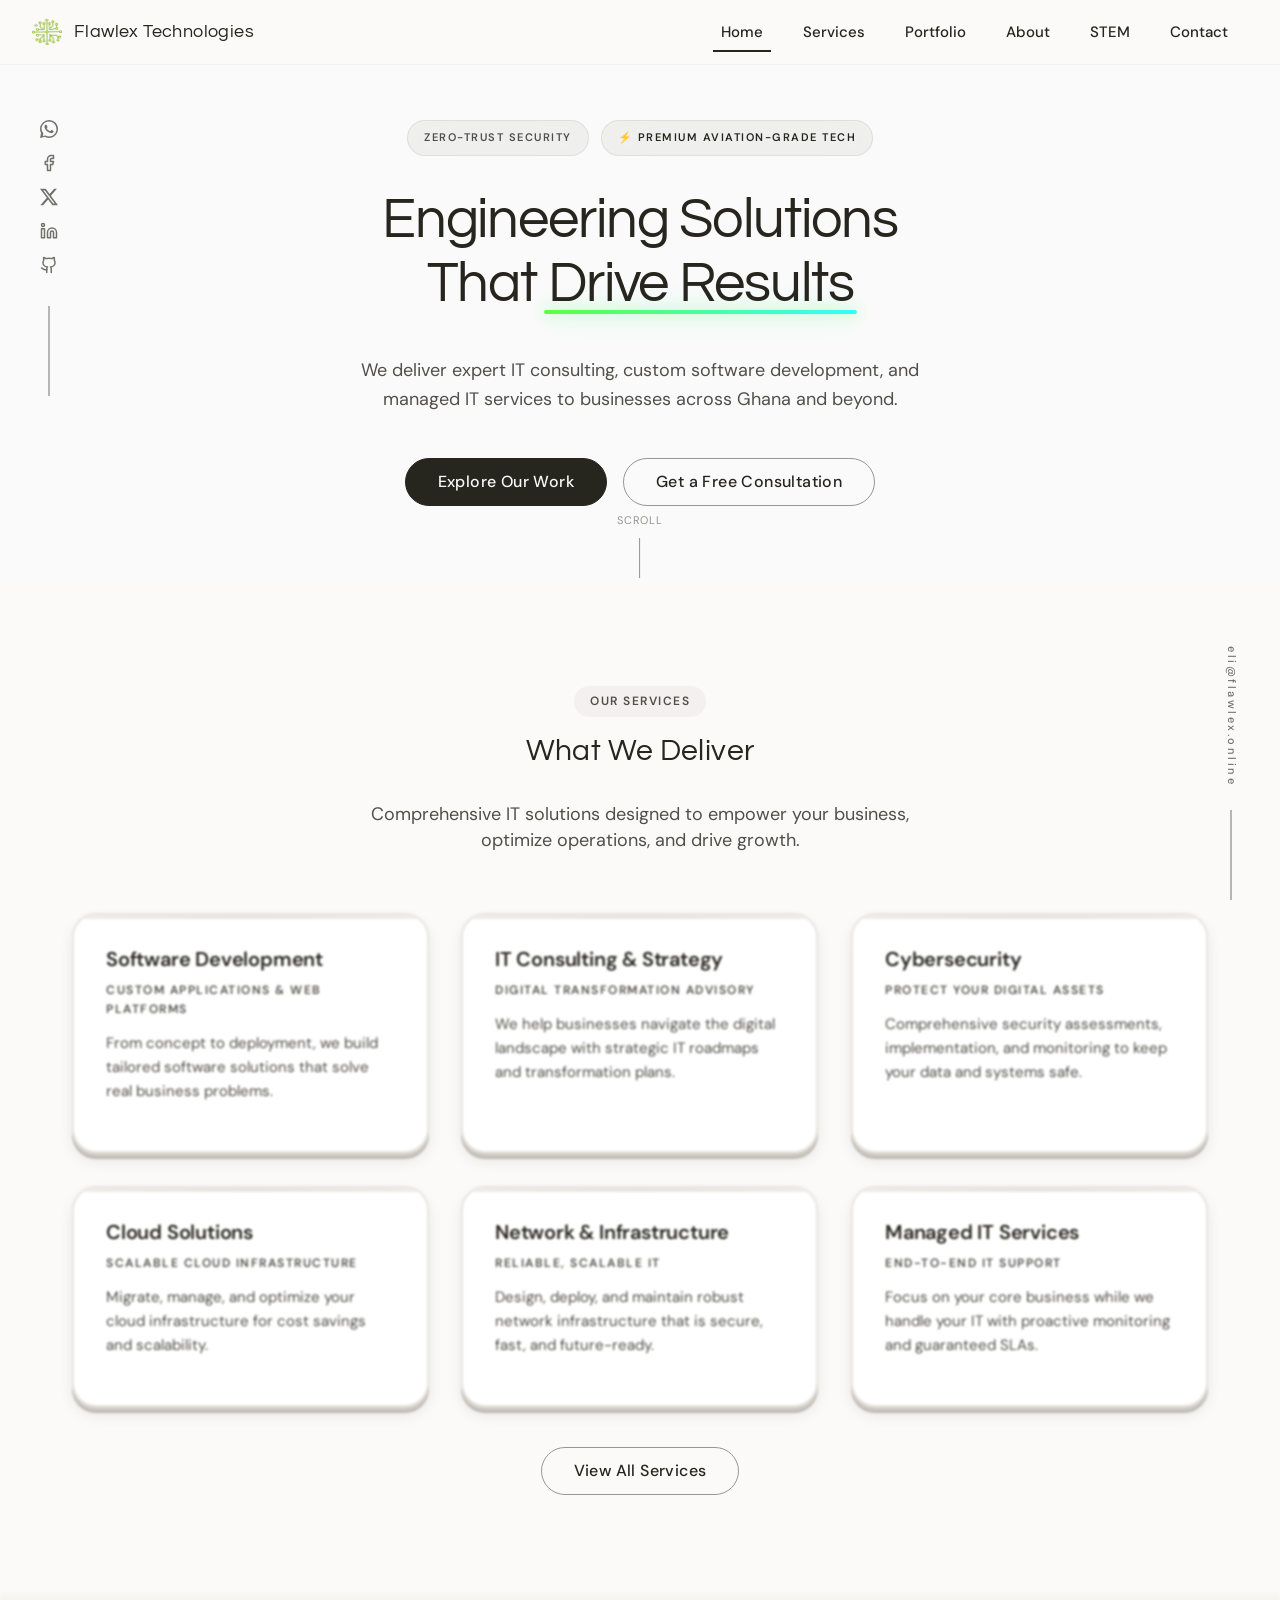
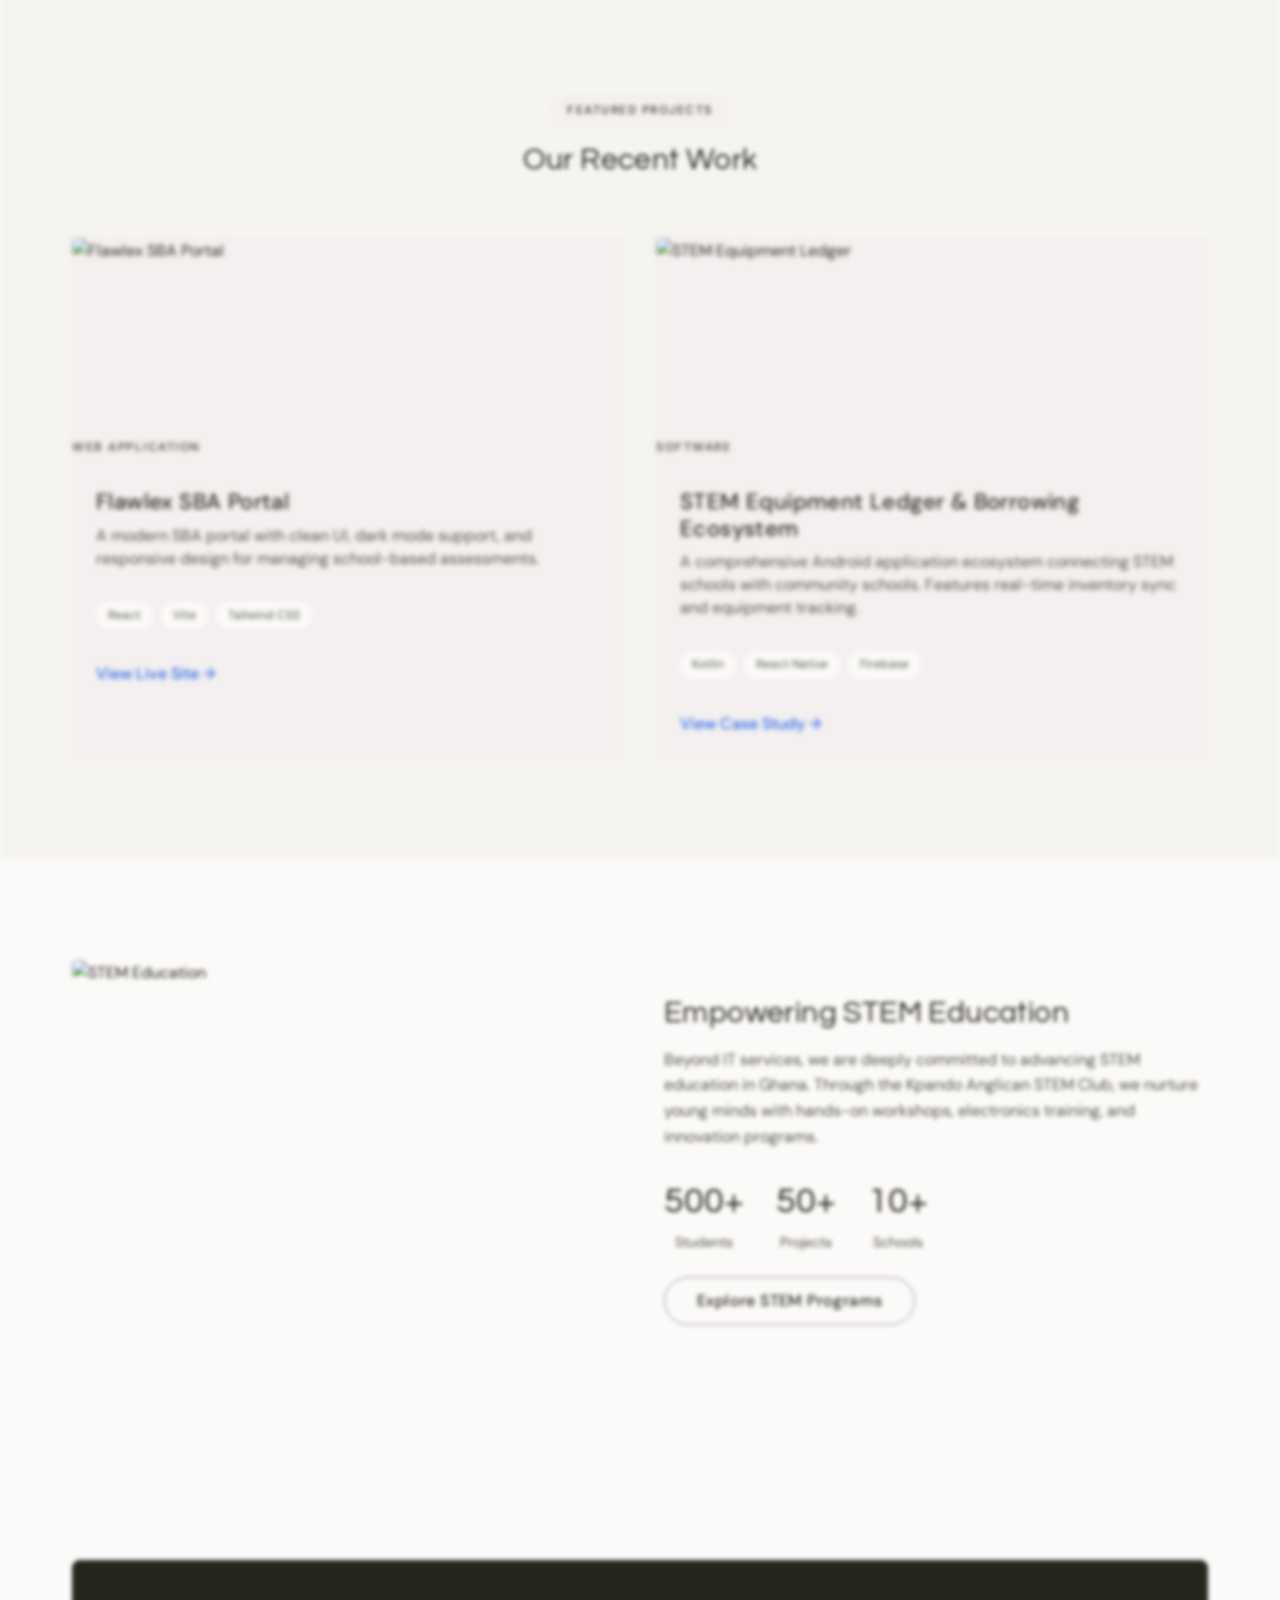
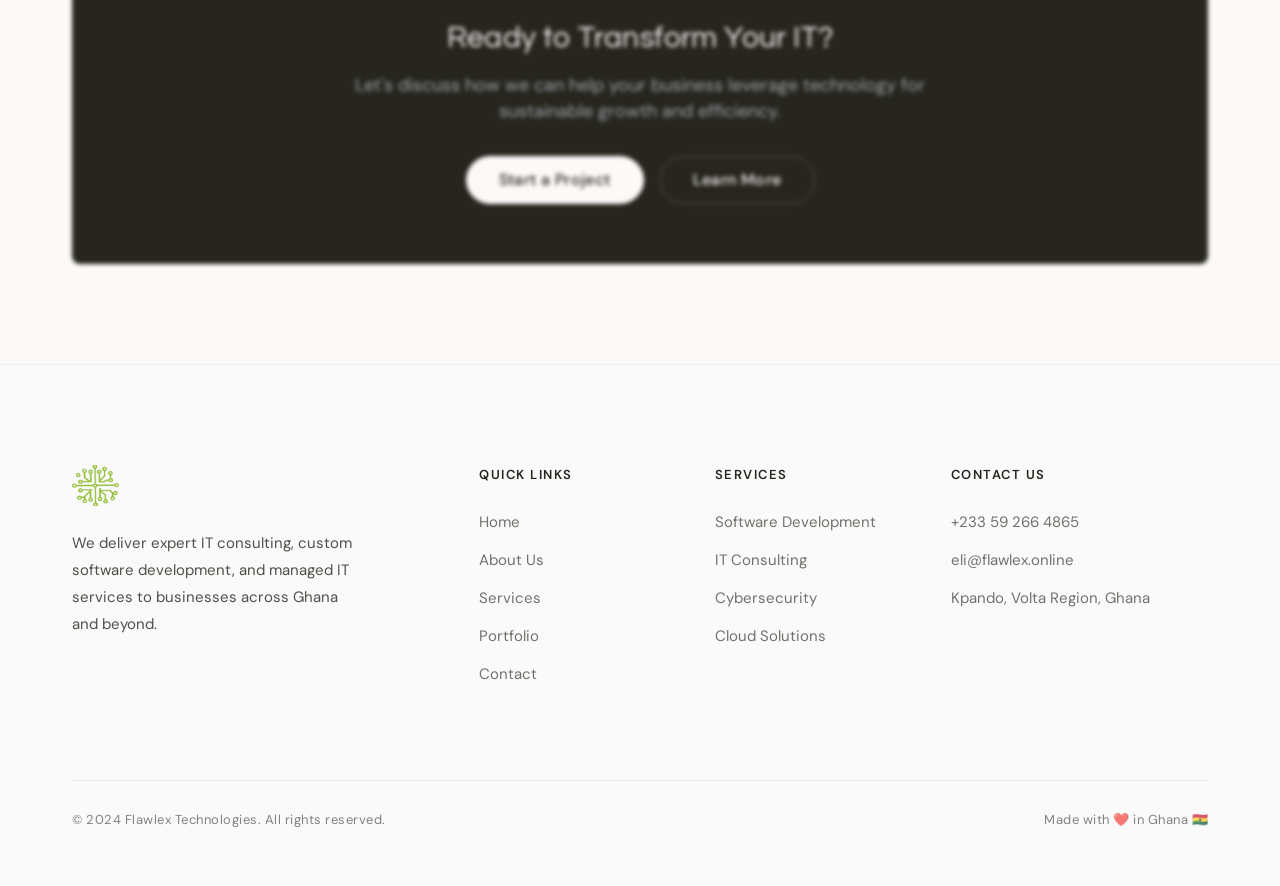
==== index.html @ 3b51cc85 "Align neon highlight precisely and add wiggle animation to inactive social links" ====
<!DOCTYPE html>
<html lang="en">
<head>
    <meta charset="UTF-8">
    <meta name="viewport" content="width=device-width, initial-scale=1.0">
    <title>Flawlex Technologies | IT Solutions & STEM Innovation</title>
    <meta name="description" content="Expert IT consulting, custom software development, and managed services for businesses across Ghana and beyond. Passionate about STEM education.">
    <link rel="icon" type="image/png" href="assets/images/icon.png">
    <link rel="preconnect" href="https://fonts.googleapis.com">
    <link rel="preconnect" href="https://fonts.gstatic.com" crossorigin>
    <link href="https://fonts.googleapis.com/css2?family=DM+Sans:wght@400;500;700&family=Questrial&display=swap" rel="stylesheet">
    <link rel="stylesheet" href="css/style.css">
    <script src="https://unpkg.com/lucide@latest"></script>
</head>
<body>

    <!-- Fixed Side Elements -->
    <div class="side-element side-left">
        <div class="side-nav-icons">
            <a href="https://wa.me/233504237866?text=Hello%20Flawlex%20Technologies,%20I%20am%20interested%20in%20your%20services." target="_blank" aria-label="WhatsApp"><svg xmlns="http://www.w3.org/2000/svg" width="24" height="24" viewBox="0 0 24 24" fill="currentColor" stroke="none" class="lucide-whatsapp"><path d="M17.498 14.382c-.301-.15-1.767-.867-2.04-.966-.273-.101-.473-.15-.673.15-.197.295-.771.964-.944 1.162-.175.195-.349.21-.646.061-.301-.15-1.265-.462-2.406-1.485-.888-.795-1.484-1.77-1.66-2.07-.174-.3-.019-.465.13-.615.136-.135.301-.345.451-.523.146-.181.194-.301.297-.496.098-.203.048-.379-.029-.524-.073-.15-.673-1.62-.922-2.206-.24-.584-.487-.51-.672-.51-.172-.015-.371-.015-.571-.015-.2 0-.523.074-.797.359-.273.3-1.045 1.02-1.045 2.475s1.07 2.865 1.219 3.075c.149.195 2.105 3.195 5.1 4.485.714.3 1.27.48 1.704.629.714.227 1.365.195 1.88.121.574-.091 1.767-.721 2.016-1.426.255-.705.255-1.29.18-1.425-.074-.135-.273-.21-.57-.345z"/><path d="M20.52 3.449A11.91 11.91 0 0012 0 11.96 11.96 0 000 12c0 1.93.504 3.82 1.464 5.48L0 24l6.702-1.748A11.93 11.93 0 0012 24c6.617 0 12-5.383 12-12 0-3.194-1.243-6.2-3.48-8.551zM12 21.986c-1.637 0-3.237-.435-4.636-1.26l-.33-.195-3.447.9.923-3.345-.213-.345A9.924 9.924 0 012.015 12C2.015 6.495 6.495 2.015 12 2.015c2.673 0 5.18 1.041 7.069 2.93A9.928 9.928 0 0122.001 12c0 5.505-4.48 9.986-9.986 9.986z"/></svg></a>
            <a href="javascript:void(0)" class="social-interactive" target="_blank" aria-label="Facebook"><svg xmlns="http://www.w3.org/2000/svg" width="24" height="24" viewBox="0 0 24 24" fill="none" stroke="currentColor" stroke-width="2" stroke-linecap="round" stroke-linejoin="round" class="lucide lucide-facebook"><path d="M18 2h-3a5 5 0 0 0-5 5v3H7v4h3v8h4v-8h3l1-4h-4V7a1 1 0 0 1 1-1h3z"/></svg></a>
            <a href="javascript:void(0)" class="social-interactive" target="_blank" aria-label="X (Twitter)"><svg xmlns="http://www.w3.org/2000/svg" width="24" height="24" viewBox="0 0 24 24" fill="currentColor" stroke="none" class="lucide-x"><path d="M18.901 1.153h3.68l-8.04 9.19L24 22.846h-7.406l-5.8-7.584-6.638 7.584H.474l8.6-9.83L0 1.154h7.594l5.243 6.932ZM17.61 20.644h2.039L6.486 3.24H4.298Z" /></svg></a>
            <a href="javascript:void(0)" class="social-interactive" target="_blank" aria-label="LinkedIn"><svg xmlns="http://www.w3.org/2000/svg" width="24" height="24" viewBox="0 0 24 24" fill="none" stroke="currentColor" stroke-width="2" stroke-linecap="round" stroke-linejoin="round" class="lucide lucide-linkedin"><path d="M16 8a6 6 0 0 1 6 6v7h-4v-7a2 2 0 0 0-2-2 2 2 0 0 0-2 2v7h-4v-7a6 6 0 0 1 6-6z"/><rect width="4" height="12" x="2" y="9"/><circle cx="4" cy="4" r="2"/></svg></a>
            <a href="javascript:void(0)" class="social-interactive" target="_blank" aria-label="GitHub"><svg xmlns="http://www.w3.org/2000/svg" width="24" height="24" viewBox="0 0 24 24" fill="none" stroke="currentColor" stroke-width="2" stroke-linecap="round" stroke-linejoin="round" class="lucide lucide-github"><path d="M15 22v-4a4.8 4.8 0 0 0-1-3.5c3 0 6-2 6-5.5.08-1.25-.27-2.48-1-3.5.28-1.15.28-2.35 0-3.5 0 0-1 0-3 1.5-2.64-.5-5.36-.5-8 0C6 2 5 2 5 2c-.3 1.15-.3 2.35 0 3.5A5.403 5.403 0 0 0 4 9c0 3.5 3 5.5 6 5.5-.39.49-.68 1.05-.85 1.65-.17.6-.22 1.23-.15 1.85v4"/><path d="M9 18c-4.51 2-5-2-7-2"/></svg></a>
        </div>
    </div>
    <div class="side-element side-right">
        <a href="mailto:eli@flawlex.online" class="side-email">eli@flawlex.online</a>
    </div>

    <nav class="navbar">
        <a href="index.html" class="nav-logo">
            <img src="assets/images/icon.png" alt="Flawlex" class="nav-logo-img">
            <span>Flawlex Technologies</span>
        </a>
        <div class="nav-links">
            <a href="index.html" class="nav-link active">Home</a>
            <a href="services.html" class="nav-link">Services</a>
            <a href="portfolio.html" class="nav-link">Portfolio</a>
            <a href="about.html" class="nav-link">About</a>
            <a href="stem.html" class="nav-link">STEM</a>
            <a href="contact.html" class="nav-link">Contact</a>
        </div>
        <button class="nav-toggle" aria-label="Toggle menu">
            <span></span>
            <span></span>
            <span></span>
        </button>
    </nav>

    <section class="page-hero hero" id="hero">
        <div class="hero-bg" aria-hidden="true"></div>
        <canvas class="hero-mask" id="heroMask" aria-hidden="true"></canvas>
        <div class="container hero-content">
            <div class="hero-badges">
                <span class="hero-badge">ZERO-TRUST SECURITY</span>
                <span class="hero-badge hero-badge--accent">⚡ PREMIUM AVIATION-GRADE TECH</span>
            </div>
            <h1 class="hero-title">Engineering Solutions<br>That <span class="hero-highlight">Drive Results</span></h1>
            <p class="hero-tagline">We deliver expert IT consulting, custom software development, and managed IT services to businesses across Ghana and beyond.</p>
            <div class="hero-ctas">
                <a href="portfolio.html" class="btn btn--primary">Explore Our Work</a>
                <a href="contact.html" class="btn">Get a Free Consultation</a>
            </div>
        </div>
        <div class="scroll-indicator">
            <span>Scroll</span>
            <div class="scroll-line"></div>
        </div>
    </section>

    <section class="services-preview reveal" id="services">
        <div class="container">
            <div class="section-header">
                <div class="section-label">Our Services</div>
                <h2>What We Deliver</h2>
                <p class="section-description">Comprehensive IT solutions designed to empower your business, optimize operations, and drive growth.</p>
            </div>
            <div class="services-grid">
                <div class="service-card">
                    <div class="service-card-header">
                        <div class="service-icon"><i data-lucide="zap"></i></div>
                        <h3>Software Development</h3>
                        <div class="service-arrow"><i data-lucide="arrow-up-right"></i></div>
                    </div>
                    <div class="service-card-content">
                        <div class="service-subtitle">Custom Applications & Web Platforms</div>
                        <p>From concept to deployment, we build tailored software solutions that solve real business problems.</p>
                    </div>
                </div>
                <div class="service-card">
                    <div class="service-card-header">
                        <div class="service-icon"><i data-lucide="lightbulb"></i></div>
                        <h3>IT Consulting & Strategy</h3>
                        <div class="service-arrow"><i data-lucide="arrow-up-right"></i></div>
                    </div>
                    <div class="service-card-content">
                        <div class="service-subtitle">Digital Transformation Advisory</div>
                        <p>We help businesses navigate the digital landscape with strategic IT roadmaps and transformation plans.</p>
                    </div>
                </div>
                <div class="service-card">
                    <div class="service-card-header">
                        <div class="service-icon"><i data-lucide="shield-check"></i></div>
                        <h3>Cybersecurity</h3>
                        <div class="service-arrow"><i data-lucide="arrow-up-right"></i></div>
                    </div>
                    <div class="service-card-content">
                        <div class="service-subtitle">Protect Your Digital Assets</div>
                        <p>Comprehensive security assessments, implementation, and monitoring to keep your data and systems safe.</p>
                    </div>
                </div>
                <div class="service-card">
                    <div class="service-card-header">
                        <div class="service-icon"><i data-lucide="cloud"></i></div>
                        <h3>Cloud Solutions</h3>
                        <div class="service-arrow"><i data-lucide="arrow-up-right"></i></div>
                    </div>
                    <div class="service-card-content">
                        <div class="service-subtitle">Scalable Cloud Infrastructure</div>
                        <p>Migrate, manage, and optimize your cloud infrastructure for cost savings and scalability.</p>
                    </div>
                </div>
                <div class="service-card">
                    <div class="service-card-header">
                        <div class="service-icon"><i data-lucide="network"></i></div>
                        <h3>Network & Infrastructure</h3>
                        <div class="service-arrow"><i data-lucide="arrow-up-right"></i></div>
                    </div>
                    <div class="service-card-content">
                        <div class="service-subtitle">Reliable, Scalable IT</div>
                        <p>Design, deploy, and maintain robust network infrastructure that is secure, fast, and future-ready.</p>
                    </div>
                </div>
                <div class="service-card">
                    <div class="service-card-header">
                        <div class="service-icon"><i data-lucide="headset"></i></div>
                        <h3>Managed IT Services</h3>
                        <div class="service-arrow"><i data-lucide="arrow-up-right"></i></div>
                    </div>
                    <div class="service-card-content">
                        <div class="service-subtitle">End-to-End IT Support</div>
                        <p>Focus on your core business while we handle your IT with proactive monitoring and guaranteed SLAs.</p>
                    </div>
                </div>
            </div>
            <div class="section-cta">
                <a href="services.html" class="btn">View All Services</a>
            </div>
        </div>
    </section>

    <section class="projects-preview reveal" id="projects">
        <div class="container">
            <div class="section-header">
                <div class="section-label">Featured Projects</div>
                <h2>Our Recent Work</h2>
            </div>
            <div class="projects-grid">
                <article class="project-card">
                    <img src="https://images.unsplash.com/photo-1460925895917-afdab827c52f?auto=format&fit=crop&q=80&w=1200" alt="Flawlex SBA Portal" loading="lazy">
                    <div class="project-category">Web Application</div>
                    <h3>Flawlex SBA Portal</h3>
                    <p>A modern SBA portal with clean UI, dark mode support, and responsive design for managing school-based assessments.</p>
                    <div class="project-tags">
                        <span>React</span>
                        <span>Vite</span>
                        <span>Tailwind CSS</span>
                    </div>
                    <a href="https://websba.vercel.app" target="_blank" class="project-link">View Live Site →</a>
                </article>

                <article class="project-card">
                    <img src="https://images.unsplash.com/photo-1532094349884-543bc11b234d?auto=format&fit=crop&q=80&w=1200" alt="STEM Equipment Ledger" loading="lazy">
                    <div class="project-category">Software</div>
                    <h3>STEM Equipment Ledger & Borrowing Ecosystem</h3>
                    <p>A comprehensive Android application ecosystem connecting STEM schools with community schools. Features real-time inventory sync and equipment tracking.</p>
                    <div class="project-tags">
                        <span>Kotlin</span>
                        <span>React Native</span>
                        <span>Firebase</span>
                    </div>
                    <a href="portfolio.html" class="project-link">View Case Study →</a>
                </article>

            </div>
        </div>
    </section>

    <section class="stem-preview reveal" id="stem">
        <div class="container">
            <div class="stem-spotlight">
                <div class="stem-spotlight-image">
                    <img src="https://images.unsplash.com/photo-1532094349884-543bc11b234d?auto=format&fit=crop&q=80&w=1200" alt="STEM Education" loading="lazy">
                </div>
                <div class="stem-spotlight-content">
                    <h3>Empowering STEM Education</h3>
                    <p>Beyond IT services, we are deeply committed to advancing STEM education in Ghana. Through the Kpando Anglican STEM Club, we nurture young minds with hands-on workshops, electronics training, and innovation programs.</p>
                    <div class="stem-stats">
                        <div class="stem-stat">
                            <span class="stem-stat-value">500+</span>
                            <span class="stem-stat-label">Students</span>
                        </div>
                        <div class="stem-stat">
                            <span class="stem-stat-value">50+</span>
                            <span class="stem-stat-label">Projects</span>
                        </div>
                        <div class="stem-stat">
                            <span class="stem-stat-value">10+</span>
                            <span class="stem-stat-label">Schools</span>
                        </div>
                    </div>
                    <a href="stem.html" class="btn">Explore STEM Programs</a>
                </div>
            </div>
        </div>
    </section>

    <section class="contact-preview reveal" id="contact">
        <div class="container">
            <div class="cta-banner">
                <h2>Ready to Transform Your IT?</h2>
                <p>Let's discuss how we can help your business leverage technology for sustainable growth and efficiency.</p>
                <div class="cta-actions">
                    <a href="contact.html" class="btn btn--primary">Start a Project</a>
                    <a href="services.html" class="btn">Learn More</a>
                </div>
            </div>
        </div>
    </section>

    <footer>
        <div class="container">
            <div class="footer-grid">
                <div class="footer-brand">
                    <img src="assets/images/icon.png" alt="Flawlex Technologies" class="footer-logo">
                    <p>We deliver expert IT consulting, custom software development, and managed IT services to businesses across Ghana and beyond.</p>
                </div>
                <div class="footer-links-group">
                    <h4>Quick Links</h4>
                    <a href="index.html">Home</a>
                    <a href="about.html">About Us</a>
                    <a href="services.html">Services</a>
                    <a href="portfolio.html">Portfolio</a>
                    <a href="contact.html">Contact</a>
                </div>
                <div class="footer-links-group">
                    <h4>Services</h4>
                    <a href="services.html">Software Development</a>
                    <a href="services.html">IT Consulting</a>
                    <a href="services.html">Cybersecurity</a>
                    <a href="services.html">Cloud Solutions</a>
                </div>
                <div class="footer-links-group">
                    <h4>Contact Us</h4>
                    <span>+233 59 266 4865</span>
                    <a href="mailto:eli@flawlex.online">eli@flawlex.online</a>
                    <span>Kpando, Volta Region, Ghana</span>
                </div>
            </div>
            <div class="footer-bottom">
                <p>&copy; 2024 Flawlex Technologies. All rights reserved.</p>
                <p>Made with ❤️ in Ghana 🇬🇭</p>
            </div>
        </div>
    </footer>

    <script src="js/main.js"></script>
    
    <script>
        document.querySelectorAll('.social-interactive').forEach(icon => {
            icon.addEventListener('click', function(e) {
                e.preventDefault();
                this.classList.remove('active');
                void this.offsetWidth;
                this.classList.add('active');
            });
        });
    </script>
</body>
</html>
---- css/style.css ----
/* Reset */
*, *::before, *::after {
    margin: 0;
    padding: 0;
    box-sizing: border-box;
}

/* Base */
html {
    scroll-behavior: smooth;
}

body {
    font-family: 'DM Sans', -apple-system, BlinkMacSystemFont, 'Segoe UI', Roboto, 'Helvetica Neue', Arial, sans-serif;
    background-color: #fcfaf8;
    color: #26251e;
    line-height: 1.6;
    -webkit-font-smoothing: antialiased;
    -moz-osx-font-smoothing: grayscale;
}

/* Navigation */
.navbar {
    position: fixed;
    top: 0;
    left: 0;
    right: 0;
    height: 65px;
    background: rgba(252, 250, 248, 0.95);
    backdrop-filter: blur(10px);
    display: flex;
    align-items: center;
    justify-content: space-between;
    padding: 0 32px;
    z-index: 1000;
    border-bottom: 1px solid #f3f0ef;
}

.nav-logo {
    display: flex;
    align-items: center;
    gap: 10px;
    text-decoration: none;
    color: #26251e;
    font-family: 'Questrial', 'Century Gothic', 'Avenir Next', sans-serif;
    font-size: 18px;
    font-weight: 400;
    letter-spacing: 0.4px;
}

.nav-logo-img {
    width: 32px;
    height: 32px;
    object-fit: contain;
}

.nav-links {
    display: flex;
    align-items: center;
    gap: 0;
}

.nav-link {
    position: relative;
    display: inline-flex;
    align-items: center;
    padding: 8px 16px;
    margin: 0 4px;
    color: #26251e;
    font-family: 'DM Sans', sans-serif;
    font-size: 15px;
    font-weight: 500;
    text-decoration: none;
    transition: color 0.2s ease;
}

.nav-link::after {
    content: '';
    position: absolute;
    left: 8px;
    right: 8px;
    bottom: 0;
    height: 2px;
    background: #26251e;
    transform: scaleX(0);
    transform-origin: left;
    transition: transform 0.3s ease;
}

.nav-link:hover::after,
.nav-link.active::after {
    transform: scaleX(1);
}

.nav-link:hover {
    color: #26251e;
}

.nav-link.active {
    color: #26251e;
}

.nav-toggle {
    display: none;
    flex-direction: column;
    gap: 5px;
    padding: 8px;
    background: transparent;
    border: none;
    cursor: pointer;
}

.nav-toggle span {
    display: block;
    width: 22px;
    height: 2px;
    background: #26251e;
    transition: transform 0.3s ease, opacity 0.3s ease;
}

/* Mobile Navigation */
@media (max-width: 768px) {
    .nav-toggle {
        display: flex;
    }

    .nav-links {
        position: fixed;
        top: 65px;
        left: 0;
        right: 0;
        background: rgba(252, 250, 248, 0.98);
        backdrop-filter: blur(10px);
        flex-direction: column;
        padding: 20px;
        gap: 8px;
        border-bottom: 1px solid #f3f0ef;
        transform: translateY(-100%);
        opacity: 0;
        visibility: hidden;
        transition: transform 0.3s ease, opacity 0.3s ease, visibility 0.3s;
    }

    .nav-links.is-open {
        transform: translateY(0);
        opacity: 1;
        visibility: visible;
    }

    .nav-link {
        width: 100%;
        padding: 12px 16px;
    }

    .hero {
        padding-top: 65px;
    }
}

/* Typography */
h1, h2, h3 {
    font-family: 'Questrial', 'Century Gothic', 'Avenir Next', sans-serif;
    font-weight: 400;
    line-height: 1.2;
    letter-spacing: 0.4px;
}

h1 {
    font-size: 50px;
}

h2 {
    font-size: 30px;
    margin-bottom: 2rem;
}

h3 {
    font-size: 22px;
    margin-bottom: 0.5rem;
    font-weight: 500;
}

p {
    margin-bottom: 1rem;
    font-size: 16px;
    line-height: 1.447;
}

a {
    color: #2563eb;
    text-decoration: none;
    transition: color 0.2s ease;
}

a:hover {
    color: #1d4ed8;
}

img {
    max-width: 100%;
    height: auto;
    display: block;
}

/* Layout */
.container {
    max-width: 1200px;
    margin: 0 auto;
    padding: 0 2rem;
}

/* Section spacing */
.about,
.projects,
.contact {
    padding: 100px 0;
}

/* Hero Section */
.hero {
    height: 100vh;
    display: flex;
    flex-direction: column;
    justify-content: center;
    align-items: center;
    text-align: center;
    position: relative;
    overflow: hidden;
    isolation: isolate;
}

.hero-bg {
    position: absolute;
    inset: 0;
    background-image: url('../assets/images/hero-bg.png');
    background-size: cover;
    background-position: center;
    background-repeat: no-repeat;
    z-index: 0;
}

.hero-mask {
    position: absolute;
    inset: 0;
    z-index: 1;
    pointer-events: none;
    display: block;
}

.hero::before {
    content: '';
    position: absolute;
    top: 0;
    left: 0;
    right: 0;
    bottom: 0;
    background: transparent;
    z-index: 2;
    pointer-events: none;
    transition: none;
}

.hero-content {
    position: relative;
    z-index: 3;
    display: flex;
    flex-direction: column;
    align-items: center;
    gap: 24px;
    max-width: 800px;
    padding: 0 2rem;
}

/* Hero Badges */
.hero-badges {
    display: flex;
    gap: 12px;
    justify-content: center;
    flex-wrap: wrap;
    margin-bottom: 8px;
}

.hero-badge {
    display: inline-flex;
    align-items: center;
    gap: 8px;
    padding: 8px 16px;
    background: rgba(38, 37, 30, 0.05);
    backdrop-filter: blur(20px);
    border: 1px solid rgba(38, 37, 30, 0.08);
    border-radius: 999px;
    font-family: 'DM Sans', sans-serif;
    font-size: 11px;
    font-weight: 600;
    letter-spacing: 1.5px;
    color: #504f49;
}

.hero-badge--accent {
    color: #26251e;
}

.hero-logo {
    width: 80px;
    height: 80px;
    margin-bottom: 0.5rem;
    object-fit: contain;
}

.hero-title {
    margin: 0;
    font-family: 'Questrial', 'Century Gothic', 'Avenir Next', sans-serif;
    font-size: clamp(2.5rem, 5vw, 3.5rem);
    font-weight: 400;
    letter-spacing: -0.02em;
    line-height: 1.15;
    color: #26251e;
}

.hero-highlight {
    color: inherit;
    position: relative;
    display: inline-block;
}

.hero-highlight::after {
    content: '';
    position: absolute;
    bottom: 2px;
    left: -4px;
    right: -4px;
    height: 4px;
    background: linear-gradient(90deg, #39ff14, #00ffff);
    box-shadow: 0 0 15px rgba(57, 255, 20, 0.5), 0 0 30px rgba(0, 255, 255, 0.4);
    z-index: -1;
    border-radius: 4px;
    opacity: 0.8;
}

.hero-badge {
    transition: all 0.3s ease;
}

.hero-badge:hover {
    border-color: rgba(57, 255, 20, 0.6);
    box-shadow: 0 0 15px rgba(57, 255, 20, 0.3), 0 0 30px rgba(0, 255, 255, 0.2);
    transform: translateY(-2px);
}

.hero-tagline {
    margin: 0;
    font-family: 'DM Sans', sans-serif;
    font-size: 18px;
    font-weight: 400;
    line-height: 1.6;
    color: #504f49;
    max-width: 600px;
}

/* Scroll Indicator */
.scroll-indicator {
    position: absolute;
    bottom: 0.5rem;
    left: 50%;
    transform: translateX(-50%);
    z-index: 4;
    display: flex;
    flex-direction: column;
    align-items: center;
    gap: 0.5rem;
    opacity: 0.6;
}

.scroll-indicator span {
    font-size: 11px;
    text-transform: uppercase;
    letter-spacing: 0.8px;
    color: #504f49;
}

.scroll-line {
    width: 1px;
    height: 40px;
    background: #504f49;
    animation: scrollPulse 2s ease-in-out infinite;
}

@keyframes scrollPulse {
    0%, 100% {
        opacity: 1;
        transform: scaleY(1);
    }
    50% {
        opacity: 0.5;
        transform: scaleY(0.5);
    }
}

/* About Section */
.about-grid {
    display: grid;
    grid-template-columns: 1fr 1fr;
    gap: 3rem;
    align-items: start;
}

.about-text p {
    font-size: 16px;
    line-height: 1.447;
    color: #504f49;
}

.about-details {
    list-style: none;
    margin-top: 2rem;
}

.about-details li {
    padding: 0.5rem 0;
    border-bottom: 1px solid #f3f0ef;
    color: #504f49;
    font-size: 16px;
}

.about-details li:last-child {
    border-bottom: none;
}

.about-photo img {
    border-radius: 4px;
    aspect-ratio: 1;
    object-fit: cover;
}

/* Projects Section */
.projects-grid {
    display: grid;
    grid-template-columns: repeat(auto-fit, minmax(300px, 1fr));
    gap: 2rem;
}

.project-card {
    background: #f3f0ef;
    border-radius: 4px;
    overflow: hidden;
    transition: transform 0.2s ease, box-shadow 0.2s ease;
}

.project-card:hover {
    transform: scale(1.02);
    box-shadow: 0 10px 40px rgba(0, 0, 0, 0.08);
}

.project-card img {
    width: 100%;
    height: 200px;
    object-fit: cover;
}

.project-card h3,
.project-card p {
    padding: 0 1.5rem;
}

.project-card h3 {
    padding-top: 1.5rem;
    font-family: 'DM Sans', sans-serif;
    font-size: 22px;
    font-weight: 500;
    color: #26251e;
}

.project-card p {
    color: #504f49;
    font-size: 16px;
}

.project-tags {
    display: flex;
    flex-wrap: wrap;
    gap: 0.5rem;
    padding: 1rem 1.5rem;
}

.project-tags span {
    font-size: 12px;
    padding: 0.25rem 0.75rem;
    background: #fcfaf8;
    border-radius: 100px;
    color: #504f49;
}

.project-link {
    display: block;
    padding: 1rem 1.5rem 1.5rem;
    font-weight: 500;
    font-size: 16px;
}

/* Contact Section */
.contact {
    text-align: center;
}

.contact-cta {
    font-size: 22px;
    color: #504f49;
    margin-bottom: 1rem;
}

.contact-email {
    display: inline-block;
    font-size: clamp(1.5rem, 3vw, 2.5rem);
    font-weight: 400;
    font-family: 'Questrial', 'Century Gothic', 'Avenir Next', sans-serif;
    margin-bottom: 2rem;
    transition: color 0.2s ease;
    letter-spacing: 0.4px;
}

.contact-links {
    display: flex;
    justify-content: center;
    gap: 2rem;
}

.contact-links a {
    color: #504f49;
    font-size: 15px;
    transition: color 0.2s ease;
}

.contact-links a:hover {
    color: #26251e;
}



/* Scroll Reveal */
.reveal {
    opacity: 0;
    transform: translateY(30px);
    filter: blur(2px);
    will-change: opacity, transform, filter;
    transition: opacity 2s cubic-bezier(0.25, 0.46, 0.45, 0.94),
                transform 2s cubic-bezier(0.25, 0.46, 0.45, 0.94),
                filter 2s cubic-bezier(0.25, 0.46, 0.45, 0.94);
}

.reveal.revealed {
    opacity: 1;
    transform: translateY(0);
    filter: blur(0);
}

/* Staggered children for project cards and service cards */
.projects-grid .project-card,
.services-grid .service-card,
.service-card-full {
    opacity: 0;
    transform: translateY(20px);
    filter: blur(1px);
    will-change: opacity, transform, filter;
    transition: opacity 1.8s cubic-bezier(0.25, 0.46, 0.45, 0.94),
                transform 1.8s cubic-bezier(0.25, 0.46, 0.45, 0.94),
                filter 1.8s cubic-bezier(0.25, 0.46, 0.45, 0.94);
}

.projects-grid .project-card.revealed,
.services-grid .service-card.revealed,
.service-card-full.revealed {
    opacity: 1;
    transform: translateY(0);
    filter: blur(0);
}

.projects-grid .project-card:nth-child(1), .services-grid .service-card:nth-child(1), .service-card-full:nth-child(1) { transition-delay: 0ms; }
.projects-grid .project-card:nth-child(2), .services-grid .service-card:nth-child(2), .service-card-full:nth-child(2) { transition-delay: 150ms; }
.projects-grid .project-card:nth-child(3), .services-grid .service-card:nth-child(3), .service-card-full:nth-child(3) { transition-delay: 300ms; }
.services-grid .service-card:nth-child(4) { transition-delay: 450ms; }
.services-grid .service-card:nth-child(5) { transition-delay: 600ms; }
.services-grid .service-card:nth-child(6) { transition-delay: 750ms; }
.projects-grid .project-card:nth-child(4) { transition-delay: 450ms; }
.projects-grid .project-card:nth-child(5) { transition-delay: 600ms; }

/* Respect reduced motion preference */
@media (prefers-reduced-motion: reduce) {
    .reveal,
    .projects-grid .project-card {
        opacity: 1;
        transform: none;
        filter: none;
        transition: none;
    }
}

/* ── Page Content ───────────────────────────────────────── */
.page-content {
    padding-top: 65px;
}

.page-hero {
    height: auto;
    min-height: 350px;
    padding: 120px 0 80px;
}

.page-hero .hero-bg {
    position: absolute;
    inset: 0;
    background-image: url('../assets/images/hero-bg.png');
    background-size: cover;
    background-position: center;
    background-repeat: no-repeat;
    z-index: 0;
}

.page-hero .hero-mask {
    position: absolute;
    inset: 0;
    z-index: 1;
    pointer-events: none;
    display: block;
}

.page-hero::before {
    content: '';
    position: absolute;
    top: 0;
    left: 0;
    right: 0;
    bottom: 0;
    background: transparent;
    z-index: 2;
    pointer-events: none;
    transition: none;
}

.page-hero .container {
    position: relative;
    z-index: 3;
}

.page-hero h1 {
    margin-bottom: 16px;
}

.page-header {
    padding: 80px 0 60px;
    text-align: center;
    background: #f5f4ef;
}

.page-header h1 {
    margin-bottom: 16px;
}

.page-subtitle {
    font-size: 22px;
    color: #504f49;
    font-weight: 500;
    letter-spacing: 0.4px;
}

/* ── About Page ─────────────────────────────────────────── */
.about-section {
    padding: 80px 0;
}

.about-section .about-grid {
    margin-bottom: 80px;
}

.about-section h2 {
    margin-bottom: 24px;
}

.about-section p {
    color: #504f49;
    line-height: 1.8;
}

.values-grid {
    display: grid;
    grid-template-columns: repeat(auto-fit, minmax(250px, 1fr));
    gap: 2rem;
    margin-bottom: 80px;
}

.value-card {
    background: #f5f4ef;
    padding: 2rem;
    border-radius: 4px;
}

.value-card h3 {
    margin-bottom: 12px;
    font-family: 'DM Sans', sans-serif;
    font-size: 22px;
    font-weight: 500;
    color: #26251e;
}

.value-card p {
    font-size: 16px;
    color: #504f49;
    line-height: 1.6;
}

.team-section {
    text-align: center;
    margin-bottom: 80px;
}

.team-section h2 {
    margin-bottom: 16px;
}

.team-section > p {
    font-size: 16px;
    color: #504f49;
    line-height: 1.8;
    max-width: 600px;
    margin: 0 auto 40px;
}

.team-grid {
    display: grid;
    grid-template-columns: repeat(3, 1fr);
    gap: 2rem;
    max-width: 1000px;
    margin: 0 auto;
}

.team-card {
    background: #ffffff;
    padding: 2rem;
    border-radius: 24px;
    position: relative;
    border: 2px solid #e8e5e0;
    box-shadow:
        0 2px 0 0 #d4d0ca,
        0 4px 0 0 #c8c4be,
        0 6px 0 0 #bcb8b2,
        0 8px 15px rgba(0, 0, 0, 0.08);
    transition: transform 0.3s ease, box-shadow 0.3s ease;
    overflow: hidden;
}

.team-card::before {
    content: '';
    position: absolute;
    top: 0;
    left: 0;
    right: 0;
    height: 4px;
    background: linear-gradient(90deg, #f0ece6, #e8e5e0, #f0ece6);
    border-radius: 24px 24px 0 0;
}

.team-card:hover {
    transform: translateY(-8px) scale(1.02);
    animation: wobble 0.6s ease-in-out;
    box-shadow:
        0 2px 0 0 #d4d0ca,
        0 4px 0 0 #c8c4be,
        0 6px 0 0 #bcb8b2,
        0 8px 0 0 #b0aca6,
        0 12px 25px rgba(0, 0, 0, 0.12);
}

.team-card:active {
    transform: translateY(-2px) scale(0.98);
    animation: none;
}

.team-photo {
    width: 120px;
    height: 120px;
    margin: 0 auto 1.25rem;
    border-radius: 50%;
    overflow: hidden;
    border: 3px solid #e8e5e0;
    box-shadow:
        0 2px 0 0 #d4d0ca,
        0 3px 6px rgba(0, 0, 0, 0.06);
}

.team-photo img {
    width: 100%;
    height: 100%;
    object-fit: cover;
}

.team-card h3 {
    font-family: 'DM Sans', sans-serif;
    font-size: 20px;
    font-weight: 600;
    color: #26251e;
    margin-bottom: 4px;
}

.team-role {
    display: inline-block;
    font-size: 12px;
    font-weight: 600;
    letter-spacing: 1px;
    text-transform: uppercase;
    color: #504f49;
    background: #f5f4ef;
    padding: 4px 12px;
    border-radius: 100px;
    margin-bottom: 12px;
}

.team-card p {
    font-size: 14px;
    color: #504f49;
    line-height: 1.6;
}

.commitment-section {
    text-align: center;
    max-width: 800px;
    margin: 0 auto;
}

.commitment-section h2 {
    margin-bottom: 24px;
}

.commitment-section p {
    font-size: 16px;
    color: #504f49;
    line-height: 1.8;
}

/* ── Portfolio Page ─────────────────────────────────────── */
.projects-section {
    padding: 80px 0;
}

/* ── STEM Page ──────────────────────────────────────────── */
.stem-section {
    padding: 80px 0;
}

.stem-intro {
    text-align: center;
    max-width: 800px;
    margin: 0 auto 60px;
}

.stem-intro h2 {
    margin-bottom: 24px;
}

.stem-intro p {
    font-size: 16px;
    color: #504f49;
    line-height: 1.8;
}

.stem-programs {
    display: grid;
    grid-template-columns: repeat(auto-fit, minmax(280px, 1fr));
    gap: 2rem;
    margin-bottom: 80px;
}

.stem-card {
    background: #ffffff;
    padding: 2rem;
    border-radius: 24px;
    position: relative;
    border: 2px solid #e8e5e0;
    box-shadow:
        0 2px 0 0 #d4d0ca,
        0 4px 0 0 #c8c4be,
        0 6px 0 0 #bcb8b2,
        0 8px 15px rgba(0, 0, 0, 0.08);
    transition: transform 0.3s ease, box-shadow 0.3s ease;
    overflow: hidden;
}

.stem-card::before {
    content: '';
    position: absolute;
    top: 0;
    left: 0;
    right: 0;
    height: 4px;
    background: linear-gradient(90deg, #f0ece6, #e8e5e0, #f0ece6);
    border-radius: 24px 24px 0 0;
}

.stem-card:hover {
    transform: translateY(-8px) scale(1.02);
    animation: wobble 0.6s ease-in-out;
    box-shadow:
        0 2px 0 0 #d4d0ca,
        0 4px 0 0 #c8c4be,
        0 6px 0 0 #bcb8b2,
        0 8px 0 0 #b0aca6,
        0 12px 25px rgba(0, 0, 0, 0.12);
}

.stem-card:active {
    transform: translateY(-2px) scale(0.98);
    animation: none;
    box-shadow:
        0 1px 0 0 #d4d0ca,
        0 2px 0 0 #c8c4be,
        0 3px 8px rgba(0, 0, 0, 0.1);
}

.stem-icon {
    width: 64px;
    height: 64px;
    background: linear-gradient(145deg, #f8f6f2, #ece9e3);
    border-radius: 16px;
    display: flex;
    align-items: center;
    justify-content: center;
    font-size: 28px;
    margin-bottom: 1.25rem;
    border: 2px solid #e8e5e0;
    box-shadow:
        0 2px 0 0 #d4d0ca,
        0 3px 6px rgba(0, 0, 0, 0.06);
    position: relative;
}

.stem-icon::after {
    content: '';
    position: absolute;
    top: 3px;
    left: 3px;
    right: 3px;
    height: 40%;
    background: linear-gradient(180deg, rgba(255, 255, 255, 0.8), transparent);
    border-radius: 12px 12px 50% 50%;
}

.stem-card h3 {
    margin-bottom: 12px;
    font-family: 'DM Sans', sans-serif;
    font-size: 22px;
    font-weight: 500;
    color: #26251e;
}

.stem-card p {
    font-size: 16px;
    color: #504f49;
    line-height: 1.6;
    margin-bottom: 16px;
}

.stem-features {
    list-style: none;
    padding: 0;
}

.stem-features li {
    padding: 6px 0;
    font-size: 14px;
    color: #504f49;
    border-bottom: 1px solid #e5e2df;
}

.stem-features li:last-child {
    border-bottom: none;
}

.stem-impact {
    text-align: center;
    margin-bottom: 80px;
}

.stem-impact h2 {
    margin-bottom: 40px;
}

.impact-stats {
    display: grid;
    grid-template-columns: repeat(auto-fit, minmax(200px, 1fr));
    gap: 2rem;
}

.stat {
    display: flex;
    flex-direction: column;
    align-items: center;
    gap: 8px;
}

.stat-number {
    font-family: 'Questrial', 'Century Gothic', 'Avenir Next', sans-serif;
    font-size: 48px;
    font-weight: 400;
    color: #26251e;
    letter-spacing: 0.4px;
}

.stat-label {
    font-size: 16px;
    color: #504f49;
}

.stem-cta {
    text-align: center;
    max-width: 600px;
    margin: 0 auto;
}

.stem-cta h2 {
    margin-bottom: 16px;
}

.stem-cta p {
    font-size: 16px;
    color: #504f49;
    line-height: 1.6;
    margin-bottom: 32px;
}

.btn {
    display: inline-flex;
    align-items: center;
    justify-content: center;
    height: 48px;
    padding: 0 32px;
    border-radius: 46px;
    font-family: 'DM Sans', sans-serif;
    font-size: 16px;
    font-weight: 500;
    letter-spacing: 0.4px;
    text-decoration: none;
    cursor: pointer;
    background: transparent;
    color: #26251e;
    border: 1px solid #979696;
    transition: transform 200ms ease, background-color 200ms ease, color 200ms ease, border-color 200ms ease;
}

.btn:hover {
    background: #26251e;
    color: #fcfaf8;
    border-color: #26251e;
    transform: translateY(-1px);
}

.btn--primary {
    background: #26251e;
    color: #fcfaf8;
    border-color: #26251e;
}

.btn--primary:hover {
    background: #3a3933;
    border-color: #3a3933;
}

/* ── Section Headers ─────────────────────────────────────── */
.section-header {
    text-align: center;
    margin-bottom: 60px;
}

.section-label {
    display: inline-block;
    font-size: 12px;
    font-weight: 600;
    letter-spacing: 1.5px;
    text-transform: uppercase;
    color: #504f49;
    background: #f3f0ef;
    padding: 6px 16px;
    border-radius: 20px;
    margin-bottom: 16px;
}

.section-description {
    font-size: 18px;
    color: #504f49;
    max-width: 600px;
    margin: 0 auto;
}

.section-cta {
    text-align: center;
    margin-top: 40px;
}

/* ── Hero CTAs ───────────────────────────────────────────── */
.hero-ctas {
    display: flex;
    gap: 16px;
    justify-content: center;
    flex-wrap: wrap;
    margin-top: 20px;
}

/* ── Services Grid ───────────────────────────────────────── */
.services-preview {
    padding: 100px 0;
}

.services-grid {
    display: grid;
    grid-template-columns: repeat(3, 1fr);
    gap: 2rem;
}

.service-card {
    background: #ffffff;
    padding: 2rem;
    border-radius: 24px;
    position: relative;
    border: 2px solid #e8e5e0;
    box-shadow: 
        0 2px 0 0 #d4d0ca,
        0 4px 0 0 #c8c4be,
        0 6px 0 0 #bcb8b2,
        0 8px 15px rgba(0, 0, 0, 0.08);
    transition: transform 0.3s ease, box-shadow 0.3s ease;
    overflow: hidden;
}

.service-card::before {
    content: '';
    position: absolute;
    top: 0;
    left: 0;
    right: 0;
    height: 4px;
    background: linear-gradient(90deg, #f0ece6, #e8e5e0, #f0ece6);
    border-radius: 24px 24px 0 0;
}

.service-card:hover {
    transform: translateY(-8px) scale(1.02);
    animation: wobble 0.6s ease-in-out;
    box-shadow:
        0 2px 0 0 #d4d0ca,
        0 4px 0 0 #c8c4be,
        0 6px 0 0 #bcb8b2,
        0 8px 0 0 #b0aca6,
        0 12px 25px rgba(0, 0, 0, 0.12);
}

.service-card:active {
    transform: translateY(-2px) scale(0.98);
    animation: none;
    box-shadow:
        0 1px 0 0 #d4d0ca,
        0 2px 0 0 #c8c4be,
        0 3px 8px rgba(0, 0, 0, 0.1);
}

@keyframes wobble {
    0% { transform: translateY(-8px) scale(1.02) rotate(0deg); }
    15% { transform: translateY(-8px) scale(1.02) rotate(-2deg); }
    30% { transform: translateY(-8px) scale(1.02) rotate(2deg); }
    45% { transform: translateY(-8px) scale(1.02) rotate(-1.5deg); }
    60% { transform: translateY(-8px) scale(1.02) rotate(1.5deg); }
    75% { transform: translateY(-8px) scale(1.02) rotate(-0.5deg); }
    100% { transform: translateY(-8px) scale(1.02) rotate(0deg); }
}

.service-icon-wrap {
    width: 64px;
    height: 64px;
    background: linear-gradient(145deg, #f8f6f2, #ece9e3);
    border-radius: 16px;
    display: flex;
    align-items: center;
    justify-content: center;
    margin-bottom: 1.25rem;
    border: 2px solid #e8e5e0;
    box-shadow: 
        0 2px 0 0 #d4d0ca,
        0 3px 6px rgba(0, 0, 0, 0.06);
    position: relative;
}

.service-icon-wrap::after {
    content: '';
    position: absolute;
    top: 3px;
    left: 3px;
    right: 3px;
    height: 40%;
    background: linear-gradient(180deg, rgba(255, 255, 255, 0.8), transparent);
    border-radius: 12px 12px 50% 50%;
}

.service-icon {
    font-size: 28px;
    position: relative;
    z-index: 1;
}

.service-card h3 {
    font-family: 'DM Sans', sans-serif;
    font-size: 20px;
    font-weight: 600;
    color: #26251e;
    margin-bottom: 10px;
    letter-spacing: -0.01em;
}

.service-card p {
    font-size: 15px;
    color: #504f49;
    line-height: 1.6;
}

/* ── Service Cards Full ──────────────────────────────────── */
.services-section {
    padding: 80px 0;
}

.services-grid-full {
    display: grid;
    grid-template-columns: repeat(2, 1fr);
    gap: 1.5rem;
}

.service-card-full {
    display: flex;
    gap: 2rem;
    background: #ffffff;
    padding: 2rem;
    border-radius: 24px;
    position: relative;
    border: 2px solid #e8e5e0;
    box-shadow:
        0 2px 0 0 #d4d0ca,
        0 4px 0 0 #c8c4be,
        0 6px 0 0 #bcb8b2,
        0 8px 15px rgba(0, 0, 0, 0.08);
    transition: transform 0.3s ease, box-shadow 0.3s ease;
    overflow: hidden;
}

.service-card-full::before {
    content: '';
    position: absolute;
    top: 0;
    left: 0;
    right: 0;
    height: 4px;
    background: linear-gradient(90deg, #f0ece6, #e8e5e0, #f0ece6);
    border-radius: 24px 24px 0 0;
}

.service-card-full:hover {
    transform: translateY(-8px) scale(1.02);
    animation: wobble 0.6s ease-in-out;
    box-shadow:
        0 2px 0 0 #d4d0ca,
        0 4px 0 0 #c8c4be,
        0 6px 0 0 #bcb8b2,
        0 8px 0 0 #b0aca6,
        0 12px 25px rgba(0, 0, 0, 0.12);
}

.service-card-full:active {
    transform: translateY(-2px) scale(0.98);
    animation: none;
    box-shadow:
        0 1px 0 0 #d4d0ca,
        0 2px 0 0 #c8c4be,
        0 3px 8px rgba(0, 0, 0, 0.1);
}

.service-card-full .service-icon {
    font-size: 48px;
    flex-shrink: 0;
}

.service-content h3 {
    font-family: 'DM Sans', sans-serif;
    font-size: 22px;
    font-weight: 500;
    color: #26251e;
    margin-bottom: 4px;
}

.service-subtitle {
    font-size: 12px;
    font-weight: 600;
    letter-spacing: 1.5px;
    text-transform: uppercase;
    color: #504f49;
    margin-bottom: 12px;
}

.service-content p {
    font-size: 16px;
    color: #504f49;
    line-height: 1.6;
}

/* ── Projects Preview ────────────────────────────────────── */
.projects-preview {
    padding: 100px 0;
    background: #f5f4ef;
}

.project-category {
    font-size: 12px;
    font-weight: 600;
    letter-spacing: 1.5px;
    text-transform: uppercase;
    color: #504f49;
    margin-bottom: 8px;
}

/* ── STEM Preview ────────────────────────────────────────── */
.stem-preview {
    padding: 100px 0;
}

.stem-spotlight {
    display: grid;
    grid-template-columns: 1fr 1fr;
    gap: 3rem;
    align-items: center;
}

.stem-spotlight-image {
    position: relative;
    height: 400px;
    border-radius: 4px;
    overflow: hidden;
}

.stem-spotlight-image img {
    width: 100%;
    height: 100%;
    object-fit: cover;
}

.stem-spotlight-content h3 {
    font-family: 'Questrial', sans-serif;
    font-size: 30px;
    font-weight: 400;
    color: #26251e;
    margin-bottom: 16px;
    letter-spacing: 0.4px;
}

.stem-spotlight-content p {
    font-size: 16px;
    color: #504f49;
    line-height: 1.6;
    margin-bottom: 24px;
}

.stem-stats {
    display: flex;
    gap: 2rem;
    margin-bottom: 24px;
}

.stem-stat {
    display: flex;
    flex-direction: column;
    align-items: center;
}

.stem-stat-value {
    font-family: 'Questrial', sans-serif;
    font-size: 36px;
    font-weight: 400;
    color: #26251e;
}

.stem-stat-label {
    font-size: 14px;
    color: #504f49;
}

/* ── CTA Banner ──────────────────────────────────────────── */
.contact-preview,
.cta-section {
    padding: 100px 0;
}

.cta-banner {
    text-align: center;
    background: #26251e;
    color: #fcfaf8;
    padding: 60px 40px;
    border-radius: 8px;
}

.cta-banner h2 {
    font-family: 'Questrial', sans-serif;
    font-size: 30px;
    font-weight: 400;
    margin-bottom: 16px;
    letter-spacing: 0.4px;
    color: #fcfaf8;
}

.cta-banner p {
    font-size: 18px;
    color: #a1a1aa;
    margin-bottom: 32px;
    max-width: 600px;
    margin-left: auto;
    margin-right: auto;
}

.cta-actions {
    display: flex;
    gap: 16px;
    justify-content: center;
    flex-wrap: wrap;
}

.cta-banner .btn {
    color: #fcfaf8;
    border-color: rgba(255, 255, 255, 0.2);
}

.cta-banner .btn:hover {
    background: #fcfaf8;
    color: #26251e;
    border-color: #fcfaf8;
}

.cta-banner .btn--primary {
    background: #fcfaf8;
    color: #26251e;
    border-color: #fcfaf8;
}

.cta-banner .btn--primary:hover {
    background: #e5e2df;
    border-color: #e5e2df;
}

/* ── Contact Section ─────────────────────────────────────── */
.contact-section {
    padding: 80px 0;
}

.contact-grid {
    display: grid;
    grid-template-columns: 1fr 1fr;
    gap: 3rem;
}

.contact-info h2 {
    margin-bottom: 16px;
}

.contact-info > p {
    font-size: 16px;
    color: #504f49;
    line-height: 1.6;
    margin-bottom: 32px;
}

.contact-details {
    margin-bottom: 32px;
}

.contact-item {
    display: flex;
    gap: 16px;
    margin-bottom: 24px;
}

.contact-icon {
    font-size: 24px;
    flex-shrink: 0;
    display: flex;
    align-items: center;
    justify-content: center;
    width: 48px;
    height: 48px;
    background: rgba(38, 37, 30, 0.03);
    border-radius: 50%;
}

.contact-icon svg {
    width: 20px;
    height: 20px;
    stroke: #26251e;
    stroke-width: 2;
}

.contact-item h4 {
    font-family: 'DM Sans', sans-serif;
    font-size: 16px;
    font-weight: 500;
    color: #26251e;
    margin-bottom: 4px;
}

.contact-item a,
.contact-item p {
    font-size: 16px;
    color: #504f49;
    text-decoration: none;
}

.contact-item a:hover {
    color: #26251e;
}

.contact-social h4 {
    font-family: 'DM Sans', sans-serif;
    font-size: 16px;
    font-weight: 500;
    color: #26251e;
    margin-bottom: 12px;
}

.social-links {
    display: flex;
    gap: 12px;
}

.social-link {
    display: inline-flex;
    align-items: center;
    justify-content: center;
    width: 40px;
    height: 40px;
    background: #f5f4ef;
    border-radius: 50%;
    font-size: 14px;
    font-weight: 600;
    color: #26251e;
    text-decoration: none;
    transition: background 0.2s ease;
}

.social-link:hover {
    background: #e5e2df;
}

/* ── Contact Form ────────────────────────────────────────── */
.contact-form-container {
    background: #f5f4ef;
    padding: 2rem;
    border-radius: 4px;
}

.contact-form h3 {
    font-family: 'DM Sans', sans-serif;
    font-size: 22px;
    font-weight: 500;
    color: #26251e;
    margin-bottom: 24px;
}

.form-group {
    margin-bottom: 20px;
}

.form-group label {
    display: block;
    font-size: 14px;
    font-weight: 500;
    color: #26251e;
    margin-bottom: 8px;
}

.form-group input,
.form-group textarea {
    width: 100%;
    padding: 12px 16px;
    background: #fcfaf8;
    border: 1px solid #e5e2df;
    border-radius: 4px;
    font-family: 'DM Sans', sans-serif;
    font-size: 16px;
    color: #26251e;
    transition: border-color 0.2s ease;
}

.form-group input:focus,
.form-group textarea:focus {
    outline: none;
    border-color: #26251e;
}

.form-group textarea {
    resize: vertical;
    min-height: 120px;
}

/* ── Footer Grid ─────────────────────────────────────────── */
footer {
    padding: 100px 0 40px;
    background-color: #fafafa;
    border-top: 1px solid #f3f0ef;
    text-align: left;
}

.footer-grid {
    display: grid;
    grid-template-columns: 2fr 1fr 1fr 1.5fr;
    gap: 4rem;
    margin-bottom: 80px;
}

.footer-logo {
    width: 50px;
    height: auto;
    margin-bottom: 24px;
}

.footer-brand p {
    font-size: 15px;
    color: #504f49;
    line-height: 1.8;
    max-width: 85%;
}

.footer-links-group h4 {
    font-family: 'DM Sans', sans-serif;
    font-size: 13px;
    font-weight: 600;
    text-transform: uppercase;
    letter-spacing: 1.5px;
    color: #26251e;
    margin-bottom: 24px;
}

.footer-links-group a,
.footer-links-group span {
    display: block;
    font-size: 15px;
    color: #504f49;
    text-decoration: none;
    margin-bottom: 14px;
    opacity: 0.8;
    transition: opacity 0.3s ease, color 0.3s ease, transform 0.3s ease;
}

.footer-links-group a:hover {
    opacity: 1;
    color: #26251e;
    transform: translateX(4px);
}

.footer-bottom {
    display: flex;
    justify-content: space-between;
    align-items: center;
    padding-top: 30px;
    border-top: 1px solid #eaeaea;
}

.footer-bottom p {
    font-size: 13px;
    color: #504f49;
    opacity: 0.7;
    letter-spacing: 0.5px;
}

/* ── Case Study Pages ────────────────────────────────────── */
.case-study-hero {
    position: relative;
    padding: 120px 0 80px;
    min-height: 400px;
    display: flex;
    align-items: flex-end;
    overflow: hidden;
}

.case-study-hero-bg {
    position: absolute;
    inset: 0;
    z-index: 0;
}

.case-study-hero-bg img {
    width: 100%;
    height: 100%;
    object-fit: cover;
    opacity: 0.3;
}

.case-study-hero-overlay {
    position: absolute;
    inset: 0;
    background: linear-gradient(to top, #fcfaf8, transparent);
}

.case-study-hero .container {
    position: relative;
    z-index: 1;
}

.back-link {
    display: inline-flex;
    align-items: center;
    gap: 8px;
    color: #504f49;
    text-decoration: none;
    font-size: 14px;
    margin-bottom: 24px;
    transition: color 0.2s ease;
}

.back-link:hover {
    color: #26251e;
}

.case-study-hero h1 {
    margin-bottom: 24px;
    max-width: 800px;
}

.case-study-meta {
    display: flex;
    gap: 2rem;
    flex-wrap: wrap;
}

.meta-item {
    display: flex;
    flex-direction: column;
    gap: 4px;
}

.meta-label {
    font-size: 12px;
    font-weight: 600;
    letter-spacing: 1.5px;
    text-transform: uppercase;
    color: #504f49;
}

.meta-value {
    font-size: 16px;
    font-weight: 500;
    color: #26251e;
}

.case-study-content {
    padding: 80px 0;
}

.container-narrow {
    max-width: 800px;
    margin: 0 auto;
}

.case-study-section {
    margin-bottom: 60px;
}

.case-study-section h2 {
    margin-bottom: 20px;
    font-size: 28px;
}

.case-study-section p {
    font-size: 18px;
    line-height: 1.8;
    color: #504f49;
    margin-bottom: 20px;
}

.feature-card {
    background: #f5f4ef;
    padding: 24px;
    border-radius: 12px;
    margin-bottom: 16px;
}

.feature-card h3 {
    font-family: 'DM Sans', sans-serif;
    font-size: 20px;
    font-weight: 600;
    color: #26251e;
    margin-bottom: 8px;
}

.feature-card p {
    font-size: 16px;
    line-height: 1.6;
    color: #504f49;
    margin-bottom: 0;
}

.features-grid {
    display: grid;
    grid-template-columns: repeat(2, 1fr);
    gap: 16px;
}

.results-list {
    display: flex;
    flex-direction: column;
    gap: 16px;
}

.result-item {
    display: flex;
    align-items: flex-start;
    gap: 12px;
    font-size: 18px;
    line-height: 1.6;
    color: #504f49;
}

.result-icon {
    color: #26251e;
    font-weight: 700;
    flex-shrink: 0;
    margin-top: 2px;
}

.tech-tags {
    display: flex;
    flex-wrap: wrap;
    gap: 12px;
}

.tech-tags span {
    padding: 8px 20px;
    background: #f5f4ef;
    border-radius: 100px;
    font-size: 14px;
    font-weight: 500;
    color: #26251e;
}

.case-study-cta {
    text-align: center;
    margin-top: 60px;
    padding-top: 40px;
    border-top: 1px solid #f3f0ef;
}

/* Phone Mockup & Float Styles */
.phone-mockup {
    width: 280px;
    border-radius: 24px;
    overflow: hidden;
    box-shadow: 0 20px 40px rgba(0, 0, 0, 0.15);
    border: 8px solid #1a1a1a;
    background: #1a1a1a;
}

.phone-mockup img {
    width: 100%;
    height: auto;
    display: block;
}

.case-study-float-right {
    float: right;
    margin: 0 0 2rem 2.5rem;
}

.case-study-float-left {
    float: left;
    margin: 1rem 2.5rem 2rem 0;
}

/* Clearfix */
.case-study-section::after {
    content: "";
    display: table;
    clear: both;
}

/* Mobile Responsive for Case Studies */
@media (max-width: 768px) {
    .team-grid {
        grid-template-columns: 1fr;
        max-width: 400px;
    }
    
    .case-study-hero {
        padding: 100px 0 60px;
        min-height: 300px;
    }

    .case-study-meta {
        gap: 1rem;
    }

    .case-study-section h2 {
        font-size: 24px;
    }

    .case-study-section p {
        font-size: 16px;
    }

    .features-grid {
        grid-template-columns: 1fr;
    }

    .phone-mockup {
        width: 200px;
        margin: 0 auto 2rem;
    }

    .case-study-float-right,
    .case-study-float-left {
        float: none;
        margin: 0 0 2rem 0;
        text-align: center;
    }
}



/* ── Card Click Animation ───────────────────────────────────── */
@keyframes popOut {
    0% { transform: scale(1); box-shadow: 0 5px 15px rgba(0,0,0,0.05); }
    50% { transform: scale(1.15) translateY(-8px); box-shadow: 0 30px 60px rgba(0,0,0,0.3); z-index: 10; }
    100% { transform: scale(1); box-shadow: 0 5px 15px rgba(0,0,0,0.05); }
}

.animate-pop {
    animation: popOut 0.6s cubic-bezier(0.175, 0.885, 0.32, 1.275) forwards;
}

.service-icon svg {
    width: 32px;
    height: 32px;
    color: var(--primary-color);
}


/* ── Fixed Side Elements (Social & Email) ───────────────────── */
.side-element {
    position: fixed;
    bottom: 0;
    z-index: 100;
    display: flex;
    flex-direction: column;
    align-items: center;
    gap: 1.5rem;
    padding-bottom: 0;
}

.side-left {
    top: 120px;
    bottom: auto;
    left: 40px;
}

.side-right {
    bottom: 0;
    right: 40px;
}

.side-element::after {
    content: '';
    width: 2px;
    height: 90px;
    background-color: #504f49;
    opacity: 0.4;
    margin-top: 0.5rem;
}

.side-left::after {
    margin-top: 0.5rem;
    margin-bottom: auto;
}

.side-right::after {
    margin-top: auto;
}

.side-nav-icons {
    display: flex;
    flex-direction: column;
    gap: 1rem;
    z-index: 10000;
}

.side-nav-icons a {
    color: #504f49 !important;
    opacity: 0.8 !important;
    transition: opacity 0.3s ease, transform 0.3s ease, color 0.3s ease;
    display: block;
}

.side-nav-icons a svg {
    width: 18px;
    height: 18px;
    display: block;
    stroke: #504f49 !important;
    stroke-width: 2 !important;
    background: transparent;
}

.side-nav-icons a:hover {
    opacity: 1 !important;
    transform: translateY(-4px);
    color: #26251e !important;
}

.side-nav-icons a:hover svg {
    stroke: #26251e !important;
}

.side-email {
    writing-mode: vertical-rl;
    text-orientation: mixed;
    color: #504f49 !important;
    opacity: 0.8 !important;
    font-size: 11px;
    letter-spacing: 2.5px;
    transition: opacity 0.3s ease, transform 0.3s ease, color 0.3s ease;
    text-decoration: none;
    font-weight: 500;
}

.side-email:hover {
    opacity: 1 !important;
    transform: translateY(-4px);
    color: #26251e !important;
}



/* Responsive Design */

/* Tablet */
@media (max-width: 1024px) {
    .about-grid {
        gap: 2rem;
    }

    .projects-grid {
        grid-template-columns: repeat(auto-fit, minmax(250px, 1fr));
    }

    .services-grid {
        grid-template-columns: repeat(2, 1fr);
    }
}

/* Mobile */
@media (max-width: 768px) {
    html {
        overflow-x: hidden;
    }

    body {
        overflow-x: hidden;
        -webkit-overflow-scrolling: touch;
    }

    .about,
    .projects,
    .contact {
        padding: 60px 0;
    }

    .about-grid {
        grid-template-columns: 1fr;
    }

    .about-photo {
        order: -1; /* Photo above text on mobile */
    }

    .about-photo img {
        max-width: 200px;
        margin: 0 auto;
    }

    .projects-grid {
        grid-template-columns: 1fr;
    }

    .contact-links {
        flex-direction: column;
        gap: 1rem;
    }

    

    .page-hero {
        padding: 80px 0 60px;
        min-height: 250px;
    }

    .page-hero::before {
        --reveal-opacity: 0.9;
    }

    .page-header {
        padding: 60px 0 40px;
    }

    .page-header h1 {
        font-size: 36px;
    }

    .page-subtitle {
        font-size: 18px;
    }

    .about-section,
    .projects-section,
    .stem-section {
        padding: 60px 0;
    }

    .values-grid,
    .stem-programs {
        grid-template-columns: 1fr;
    }

    .impact-stats {
        grid-template-columns: repeat(2, 1fr);
    }

    .stat-number {
        font-size: 36px;
    }

    .services-grid {
        grid-template-columns: 1fr;
    }

    .services-grid-full {
        grid-template-columns: 1fr;
    }

    .service-card-full {
        flex-direction: column;
        gap: 1rem;
    }

    .stem-spotlight {
        grid-template-columns: 1fr;
    }

    .stem-spotlight-image {
        height: 250px;
    }

    .stem-stats {
        justify-content: center;
    }

    .contact-grid {
        grid-template-columns: 1fr;
    }

    .footer-grid {
        grid-template-columns: 1fr;
        gap: 2rem;
    }

    .footer-bottom {
        flex-direction: column;
        gap: 8px;
        text-align: center;
    }

    .hero-ctas {
        flex-direction: column;
        align-items: center;
    }

    .scroll-indicator {
        display: none;
    }

    .container {
        padding: 0 16px;
    }

    .services-preview {
        padding: 60px 0;
    }

    .service-card {
        padding: 1.5rem;
    }

    .service-card h3 {
        font-size: 16px;
    }

    .service-card p {
        font-size: 14px;
        line-height: 1.5;
    }

    .service-icon-wrap {
        width: 48px;
        height: 48px;
        margin-bottom: 1rem;
    }

    .service-icon {
        font-size: 22px;
    }

    .cta-actions {
        flex-direction: column;
        align-items: center;
    }

    .hero-badges {
        gap: 8px;
    }

    .hero-badge {
        font-size: 10px;
        padding: 6px 12px;
    }

    .hero-title {
        font-size: clamp(2rem, 8vw, 2.5rem);
    }

    .hero-tagline {
        font-size: 16px;
    }

    /* Disable blur on mobile for better performance */
    .reveal,
    .projects-grid .project-card {
        filter: none;
    }
}



/* Social Icons Animation */
@keyframes flyInLeft {
    0% { opacity: 0; transform: translateX(-40px); }
    100% { opacity: 0.8; transform: translateX(0); }
}

.side-nav-icons a {
    opacity: 0;
    animation: flyInLeft 0.5s cubic-bezier(0.175, 0.885, 0.32, 1.275) forwards;
    color: #504f49 !important;
    transition: transform 0.3s ease, color 0.3s ease;
    display: block;
}

.side-nav-icons a:nth-child(1) { animation-delay: 0.1s; }
.side-nav-icons a:nth-child(2) { animation-delay: 0.2s; }
.side-nav-icons a:nth-child(3) { animation-delay: 0.3s; }
.side-nav-icons a:nth-child(4) { animation-delay: 0.4s; }
.side-nav-icons a:nth-child(5) { animation-delay: 0.5s; }

.side-nav-icons a:hover {
    opacity: 1 !important;
    transform: translateY(-4px) !important;
}

.side-nav-icons a svg.lucide-whatsapp, .side-nav-icons a svg.lucide-x {
    stroke: none !important;
    fill: #504f49 !important;
}

.side-nav-icons a:hover svg.lucide-whatsapp, .side-nav-icons a:hover svg.lucide-x {
    fill: #26251e !important;
}

/* Adjust side elements for mobile */
@media (max-width: 1024px) {
    .side-left {
        left: 20px;
    }
    .side-right {
        right: 20px;
    }
}

@media (max-width: 768px) {
    .side-left {
        left: 2px;
    }
    .side-right {
        right: 2px;
    }
    .side-nav-icons {
        gap: 0.6rem;
    }
    .side-nav-icons a svg {
        width: 16px;
        height: 16px;
    }
    .side-email {
        font-size: 9px;
        letter-spacing: 1px;
    }
}

@media (max-width: 768px) {
    .hero-highlight::after {
        bottom: 0px;
        height: 4px;
    }
}

@keyframes popAndWiggle {
    0% { transform: scale(1); }
    25% { transform: scale(1.3) rotate(-15deg); }
    50% { transform: scale(1.3) rotate(15deg); }
    75% { transform: scale(1.3) rotate(-10deg); }
    100% { transform: scale(1) rotate(0deg); }
}

.social-interactive.active {
    animation: popAndWiggle 0.5s ease-in-out;
}
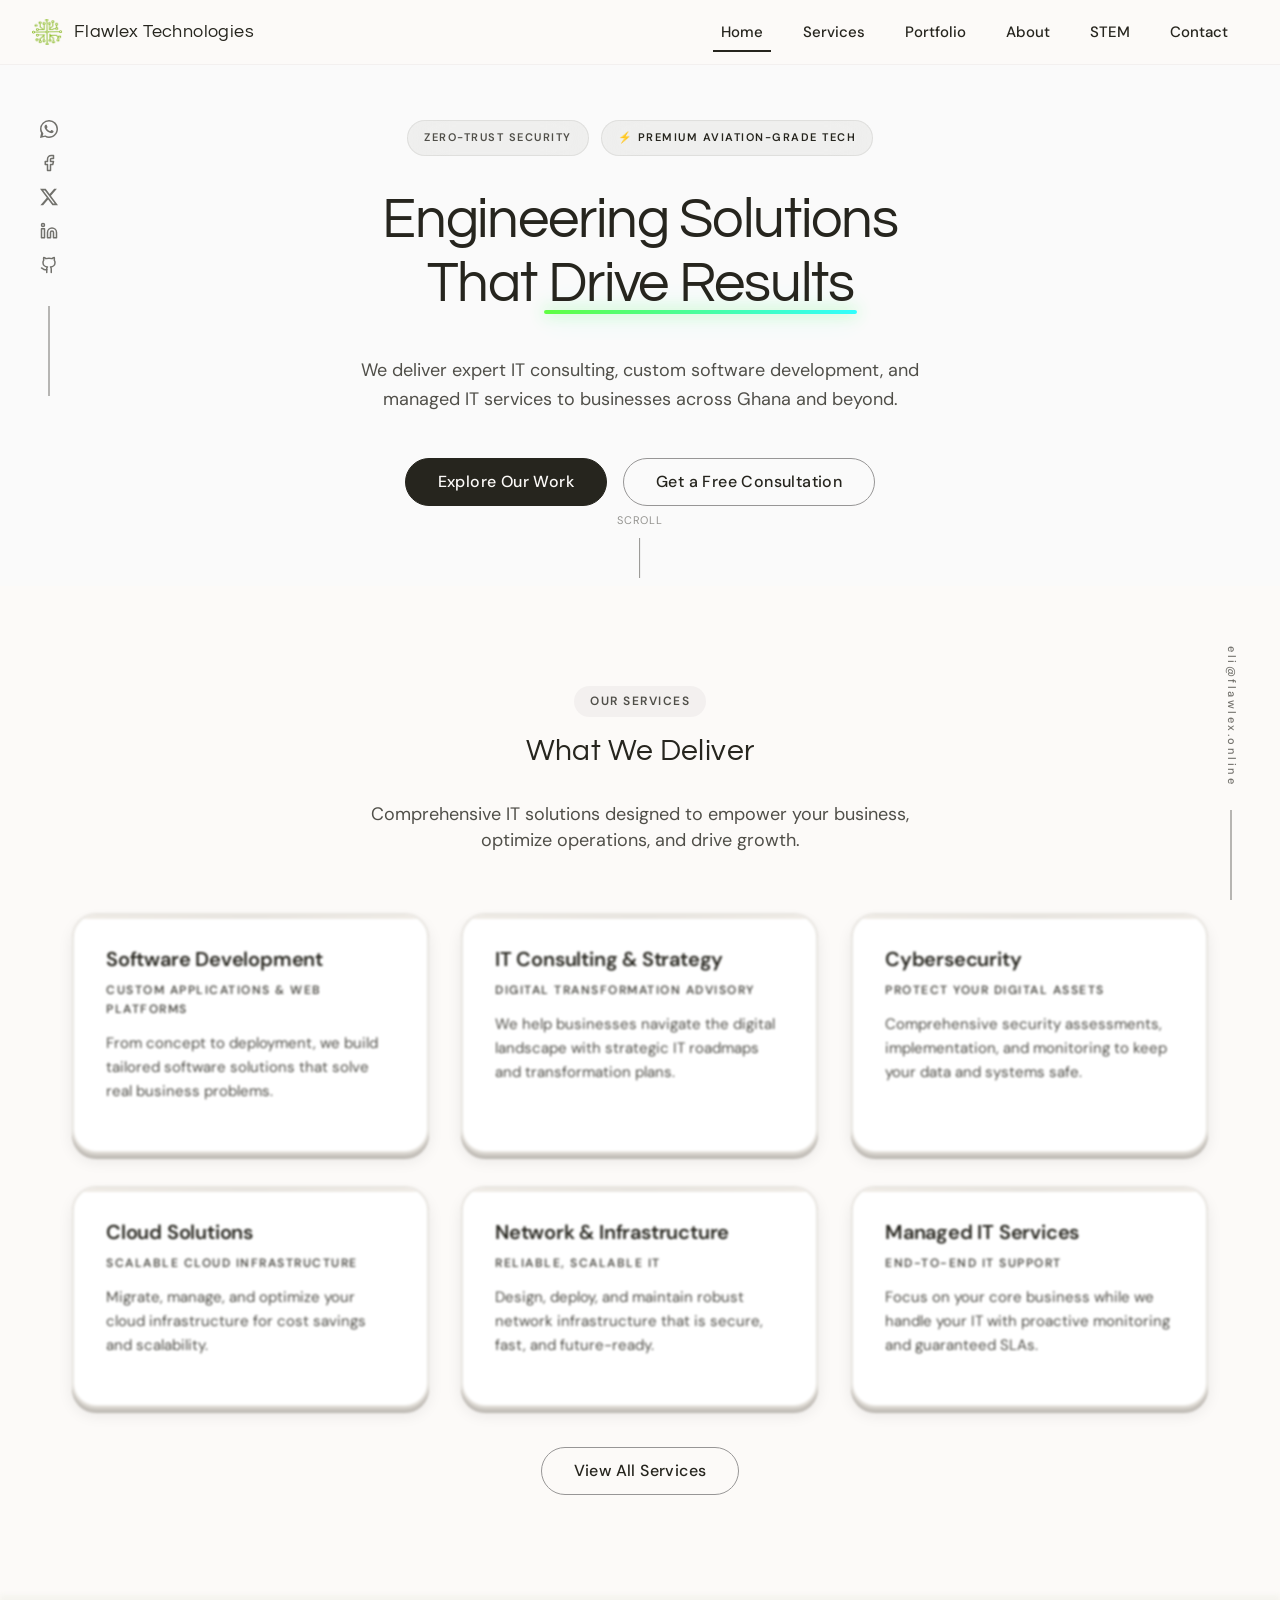
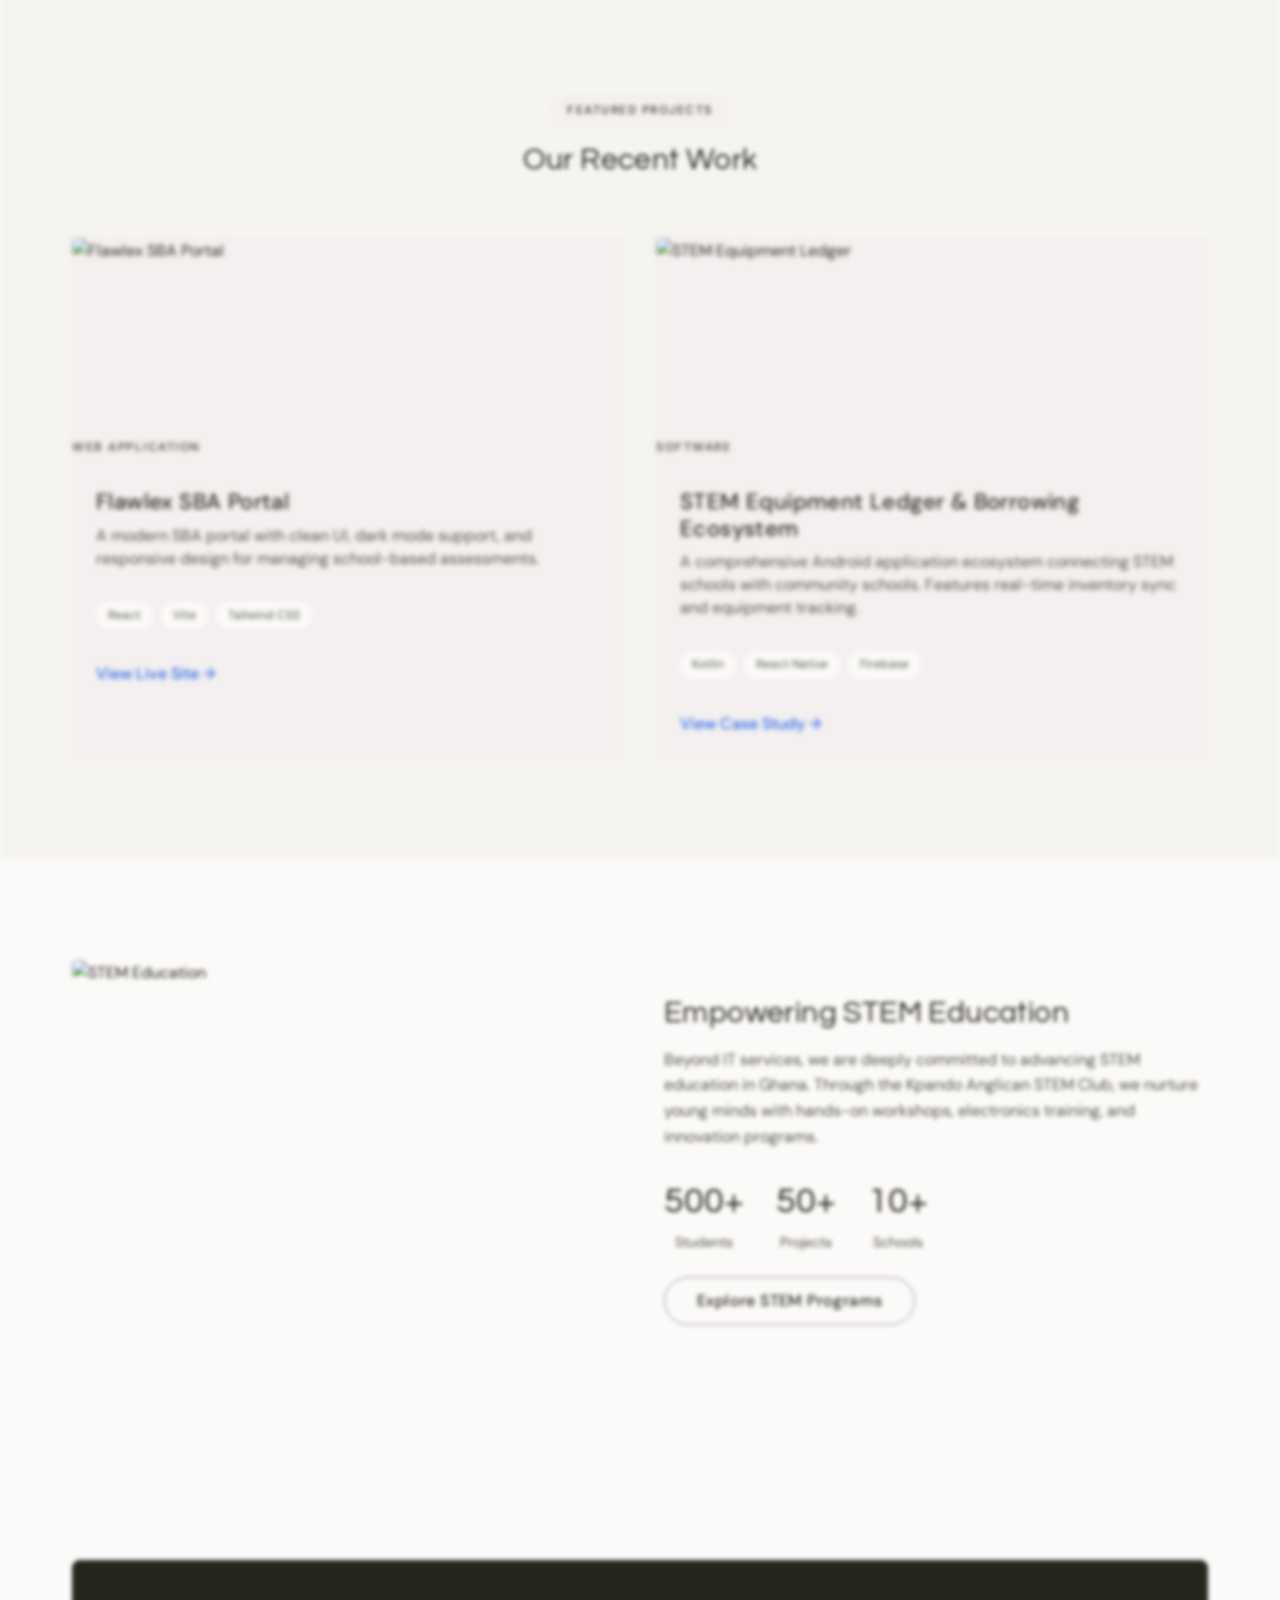
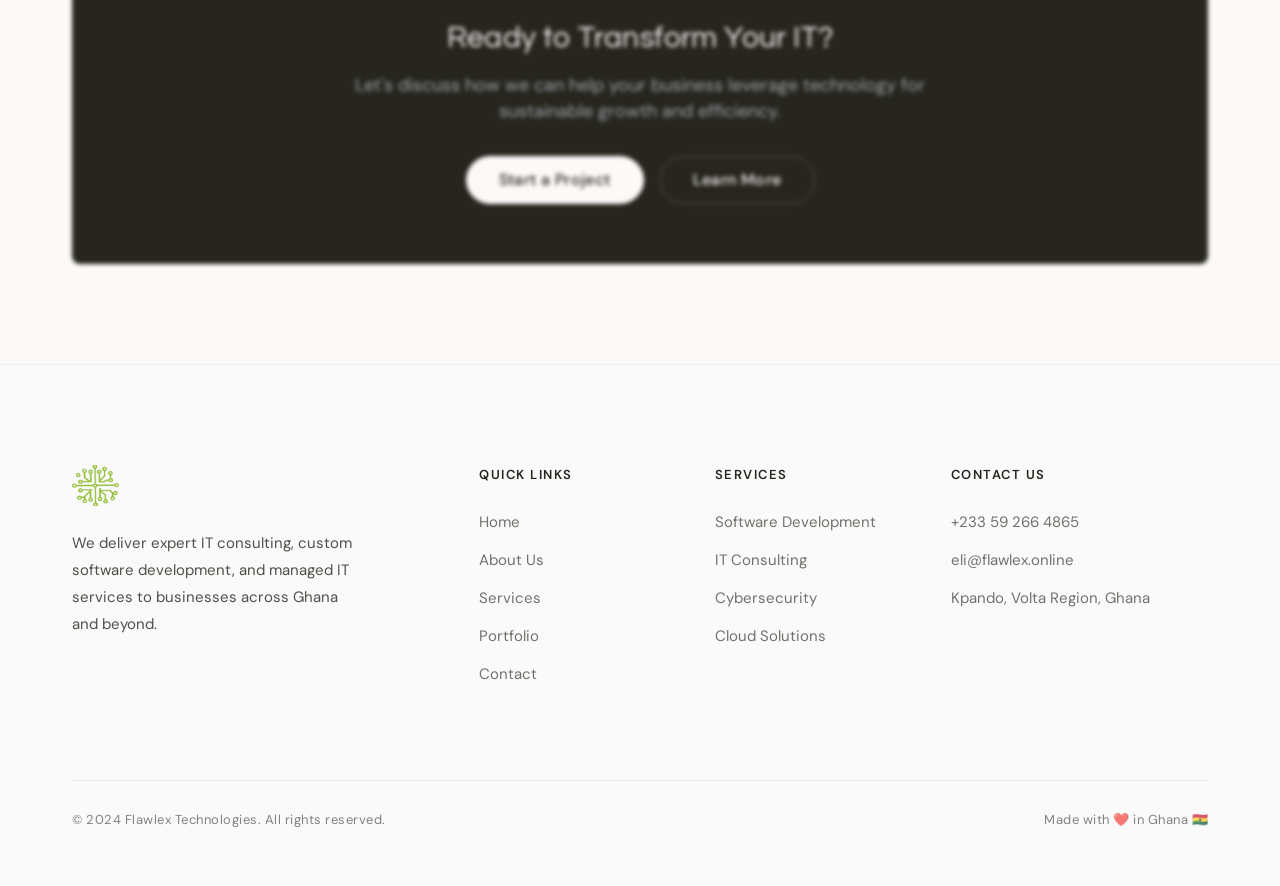
==== commit b6e18739: "Reorder Elinam Prince Anyomi to be directly after the CEO" ====
--- a/index.html
+++ b/index.html
@@ -3,14 +3,68 @@
 <head>
     <meta charset="UTF-8">
     <meta name="viewport" content="width=device-width, initial-scale=1.0">
-    <title>Flawlex Technologies | IT Solutions & STEM Innovation</title>
-    <meta name="description" content="Expert IT consulting, custom software development, and managed services for businesses across Ghana and beyond. Passionate about STEM education.">
+
+    <title>Flawlex Technologies | IT Solutions & Web Development</title>
+    <meta name="description" content="Expert IT consulting, custom software development, and managed services based in Kpando, Volta Region, Ghana. Meet our team: Eli Nugbemado, Seth Senyo Amegayi, Rashida Amedzake.">
+    <meta name="robots" content="index, follow">
+    <meta property="og:title" content="Flawlex Technologies | IT Solutions & Web Development">
+    <meta property="og:description" content="Expert IT consulting, custom software development, and managed services based in Kpando, Volta Region, Ghana. Meet our team: Eli Nugbemado, Seth Senyo Amegayi, Rashida Amedzake.">
+    <meta property="og:url" content="https://flawlex.online/">
+    <meta property="og:type" content="website">
+    <meta property="og:site_name" content="Flawlex Technologies">
+    <meta name="twitter:card" content="summary_large_image">
+    <meta name="twitter:title" content="Flawlex Technologies | IT Solutions & Web Development">
+    <meta name="twitter:description" content="Expert IT consulting, custom software development, and managed services based in Kpando, Volta Region, Ghana. Meet our team: Eli Nugbemado, Seth Senyo Amegayi, Rashida Amedzake.">
+    
     <link rel="icon" type="image/png" href="assets/images/icon.png">
     <link rel="preconnect" href="https://fonts.googleapis.com">
     <link rel="preconnect" href="https://fonts.gstatic.com" crossorigin>
     <link href="https://fonts.googleapis.com/css2?family=DM+Sans:wght@400;500;700&family=Questrial&display=swap" rel="stylesheet">
     <link rel="stylesheet" href="css/style.css">
     <script src="https://unpkg.com/lucide@latest"></script>
+
+    <script type="application/ld+json">
+    {
+      "@context": "https://schema.org",
+      "@type": "ITUtility",
+      "name": "Flawlex Technologies",
+      "url": "https://flawlex.online",
+      "logo": "https://flawlex.online/assets/images/logo.png",
+      "description": "Expert IT consulting, custom software development, and managed services.",
+      "address": {
+        "@type": "PostalAddress",
+        "addressLocality": "Kpando",
+        "addressRegion": "Volta Region",
+        "addressCountry": "GH"
+      },
+      "founder": {
+        "@type": "Person",
+        "name": "Eli Nugbemado"
+      },
+      "employee": [
+        {
+          "@type": "Person",
+          "name": "Eli Nugbemado",
+          "jobTitle": "CEO & Founder"
+        },
+        {
+          "@type": "Person",
+          "name": "Elinam Prince Anyomi",
+          "jobTitle": "Director of Operations"
+        },
+        {
+          "@type": "Person",
+          "name": "Seth Senyo Amegayi",
+          "jobTitle": "Backend & Database Developer"
+        },
+        {
+          "@type": "Person",
+          "name": "Rashida Amedzake",
+          "jobTitle": "PRO & Marketing"
+
+      ]
+    }
+    </script>
 </head>
 <body>
 
@@ -267,15 +321,5 @@
 
     <script src="js/main.js"></script>
     
-    <script>
-        document.querySelectorAll('.social-interactive').forEach(icon => {
-            icon.addEventListener('click', function(e) {
-                e.preventDefault();
-                this.classList.remove('active');
-                void this.offsetWidth;
-                this.classList.add('active');
-            });
-        });
-    </script>
-</body>
+    </body>
 </html>
--- a/css/style.css
+++ b/css/style.css
@@ -2321,6 +2321,6 @@
     100% { transform: scale(1) rotate(0deg); }
 }
 
-.social-interactive.active {
+.social-interactive.active svg {
     animation: popAndWiggle 0.5s ease-in-out;
 }
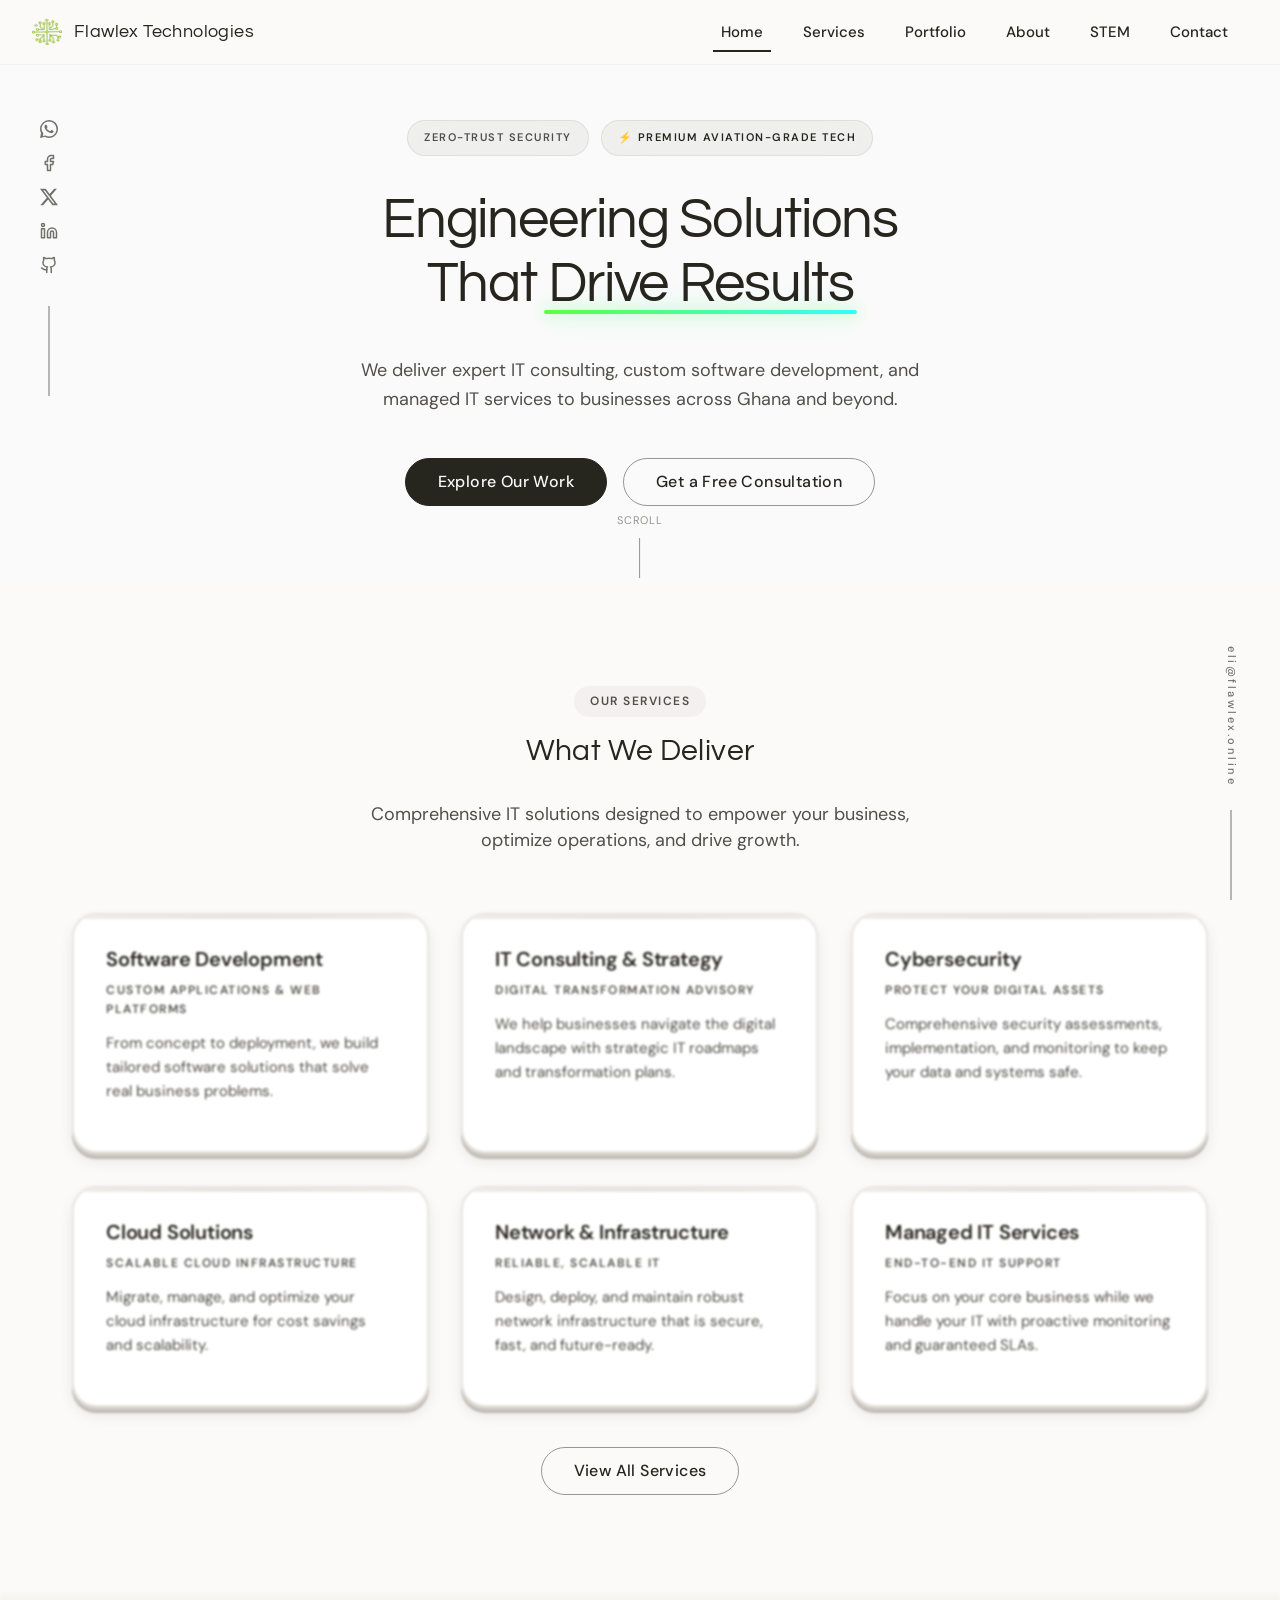
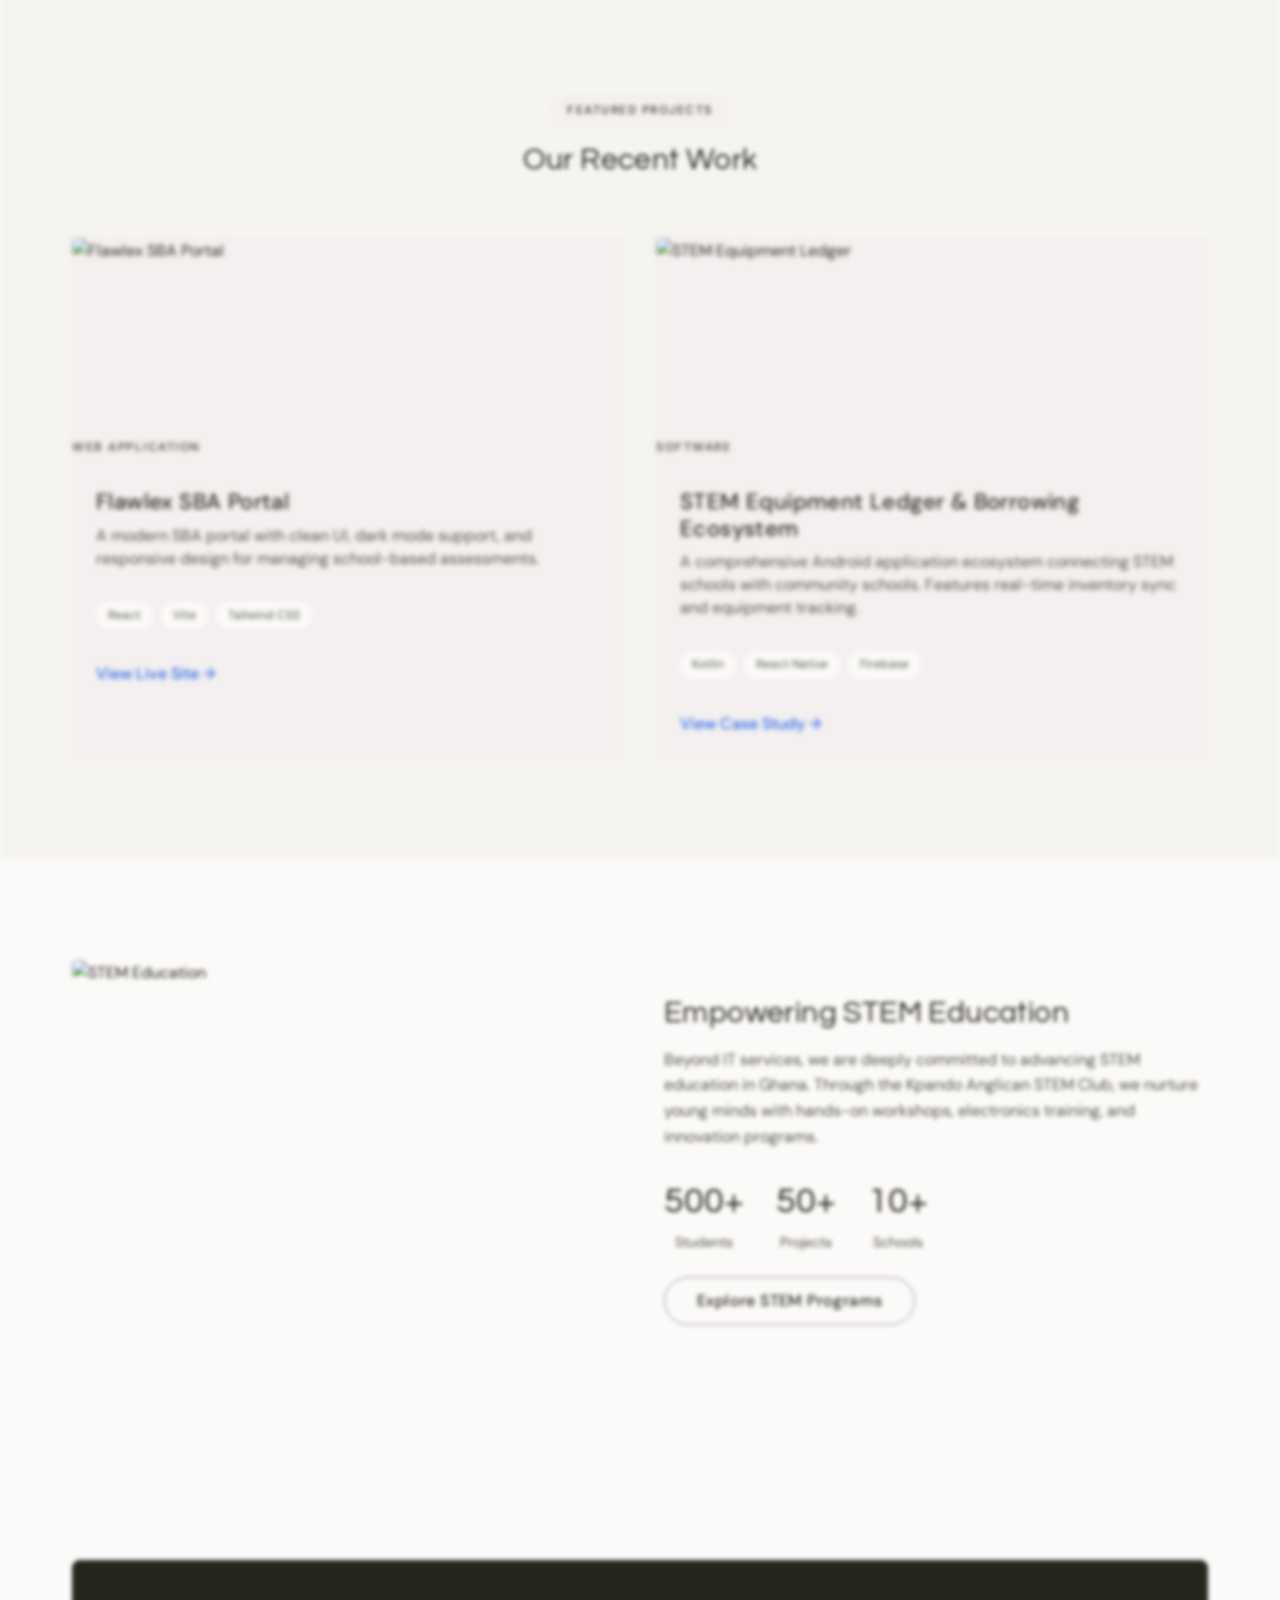
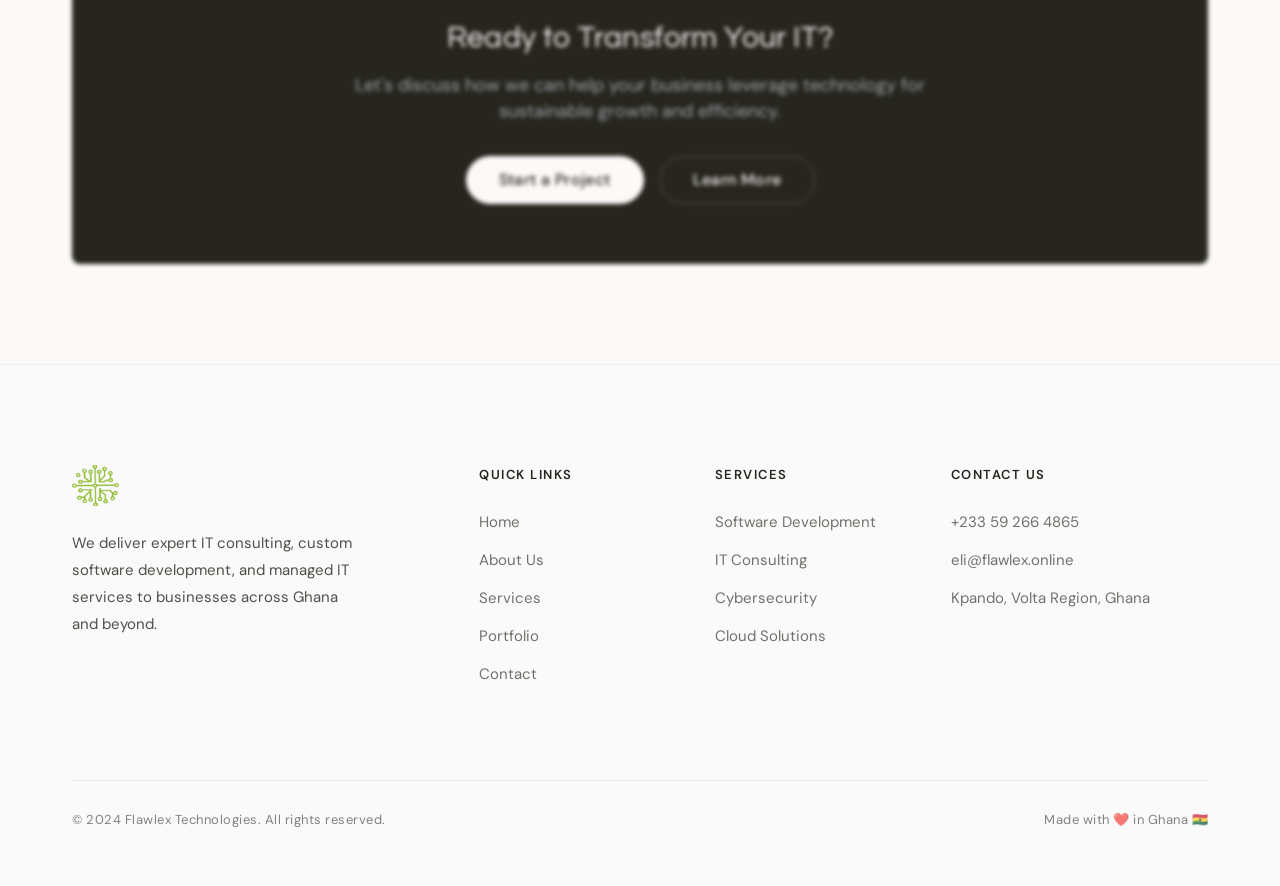
==== commit 266960bd: "Add Google Site Verification tag to homepage" ====
--- a/index.html
+++ b/index.html
@@ -3,6 +3,7 @@
 <head>
     <meta charset="UTF-8">
     <meta name="viewport" content="width=device-width, initial-scale=1.0">
+    <meta name="google-site-verification" content="jtdWAkuqL3by7o6OqFRRmiv-RWDHBtuHHUNicoxBvC4" />
 
     <title>Flawlex Technologies | IT Solutions & Web Development</title>
     <meta name="description" content="Expert IT consulting, custom software development, and managed services based in Kpando, Volta Region, Ghana. Meet our team: Eli Nugbemado, Seth Senyo Amegayi, Rashida Amedzake.">
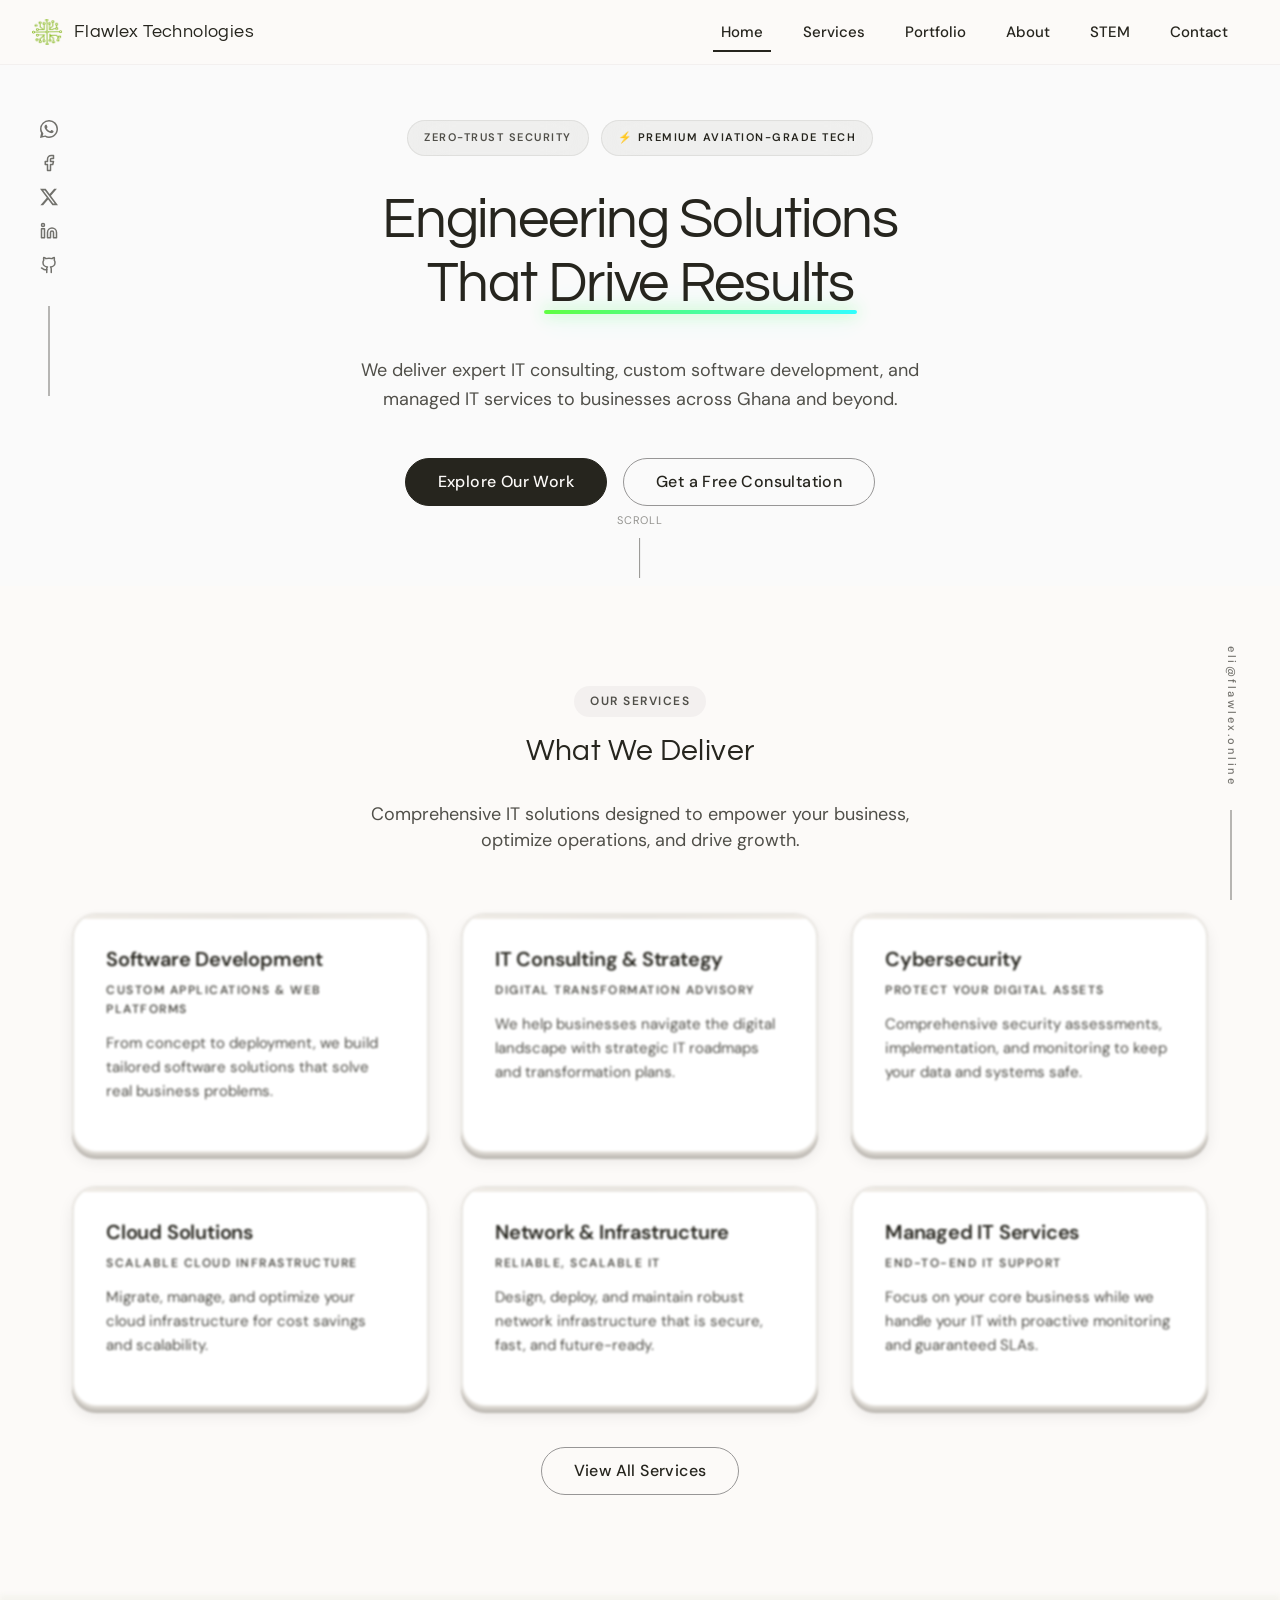
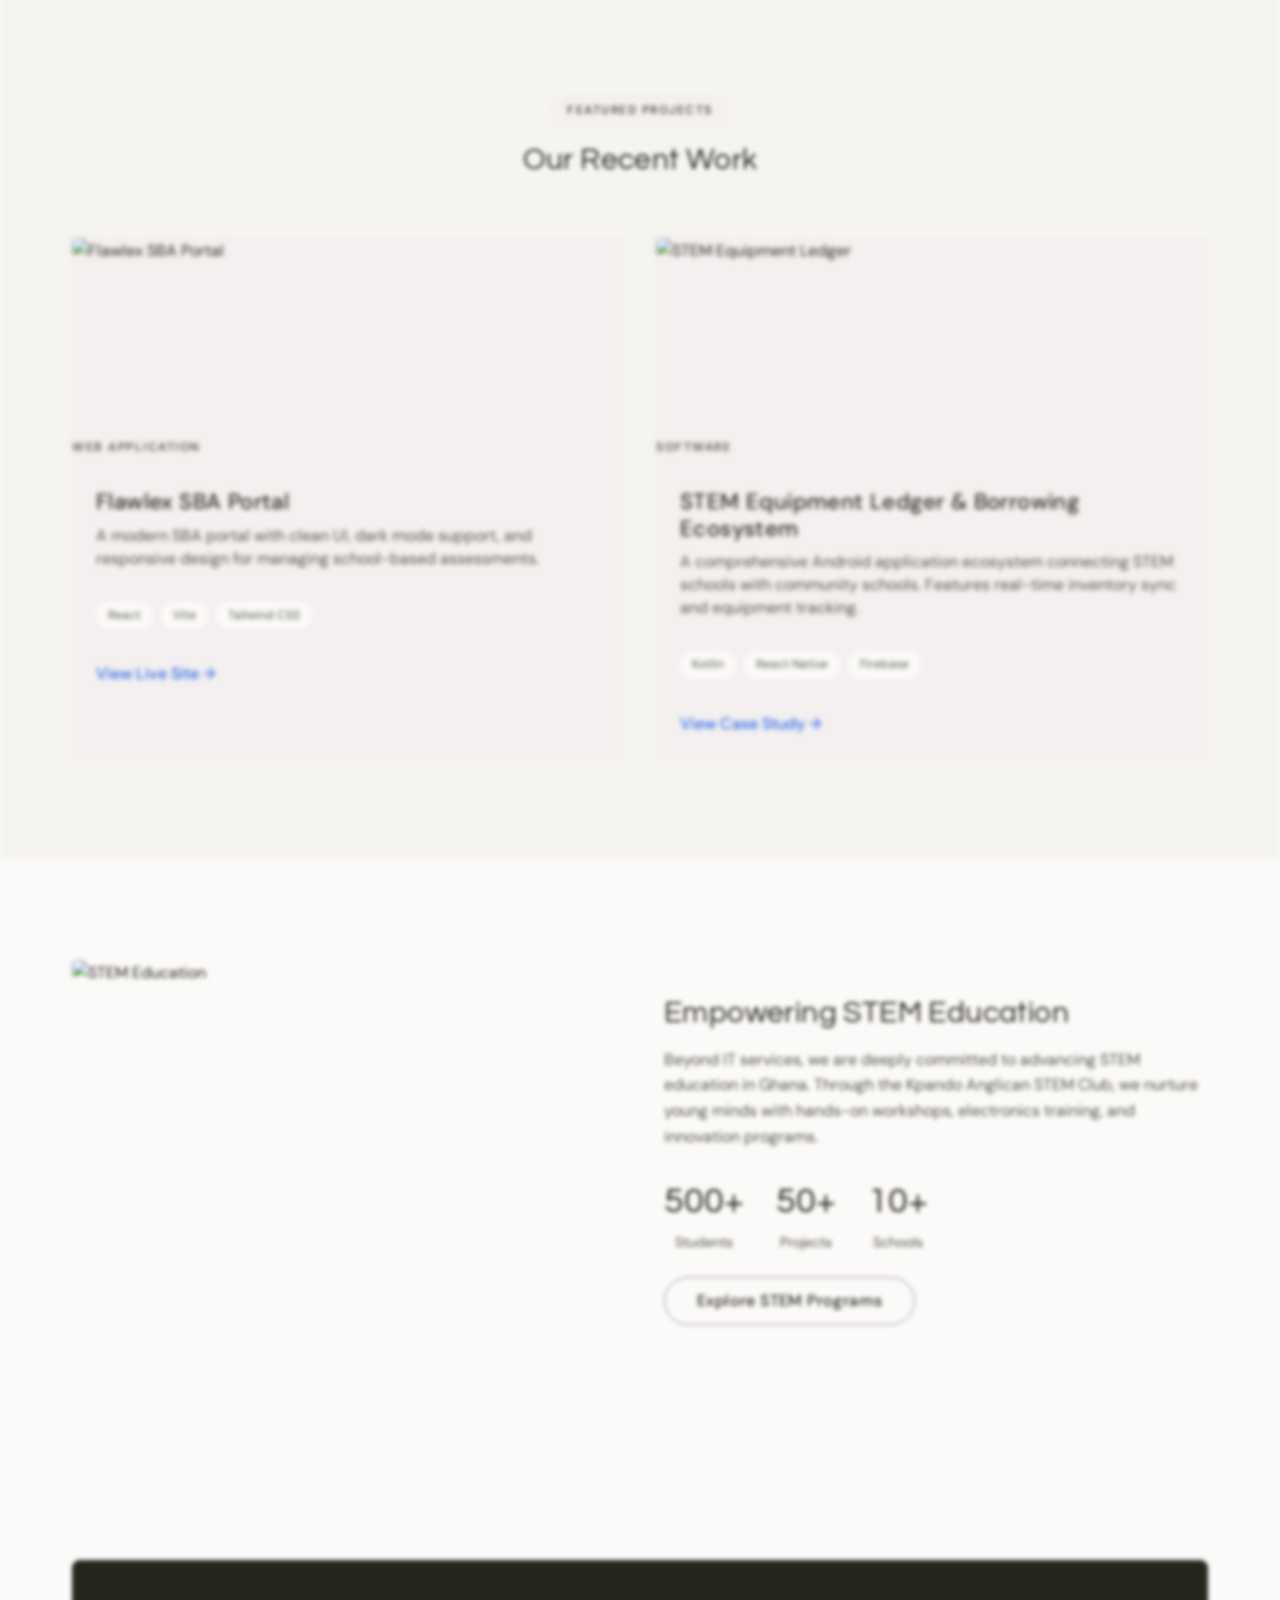
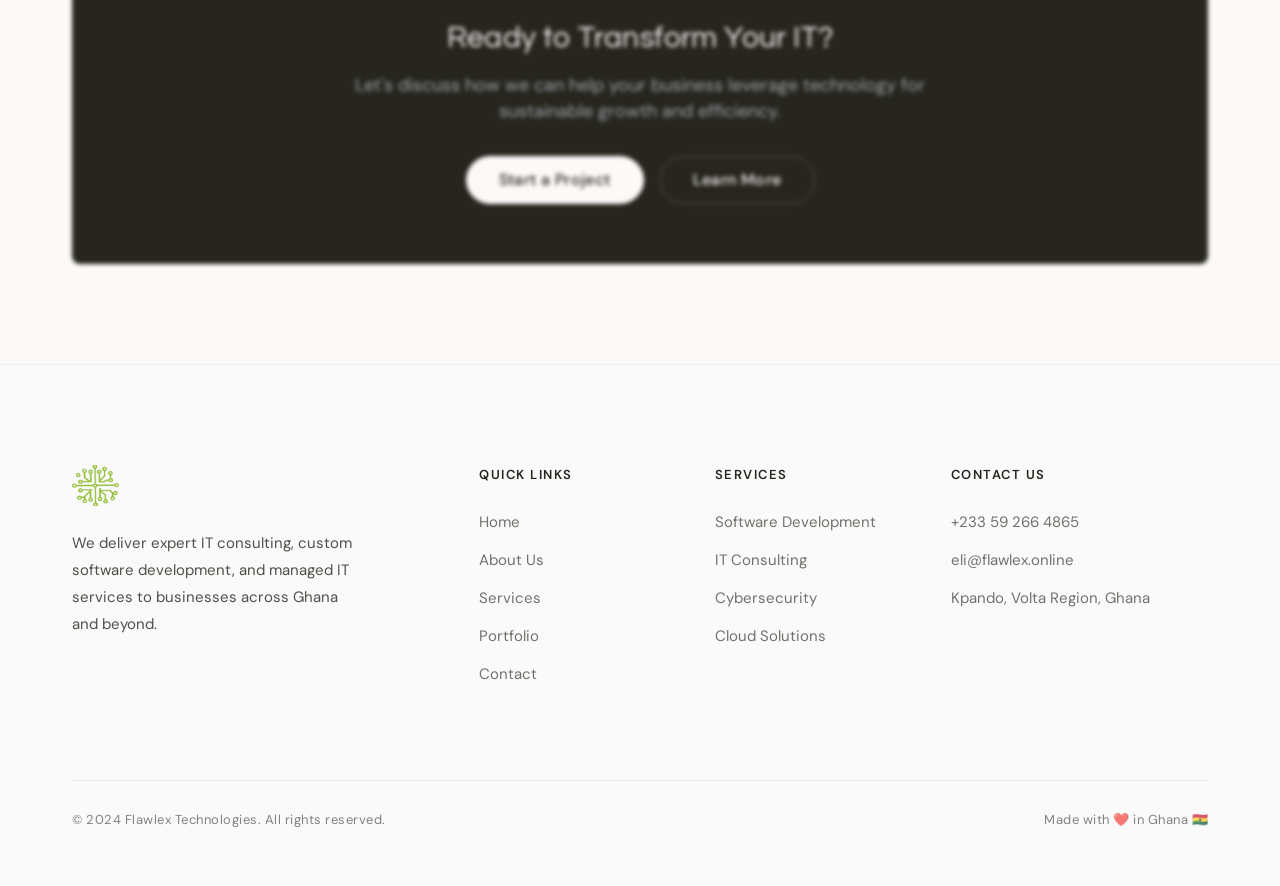
==== commit 6b84525e: "Update Google Site Verification tag with new token" ====
--- a/index.html
+++ b/index.html
@@ -3,7 +3,7 @@
 <head>
     <meta charset="UTF-8">
     <meta name="viewport" content="width=device-width, initial-scale=1.0">
-    <meta name="google-site-verification" content="jtdWAkuqL3by7o6OqFRRmiv-RWDHBtuHHUNicoxBvC4" />
+    <meta name="google-site-verification" content="6RxUyDcd4LT0KF4gUWX9o3D0FQezhZ7fZGOqZNV1WAk" />
 
     <title>Flawlex Technologies | IT Solutions & Web Development</title>
     <meta name="description" content="Expert IT consulting, custom software development, and managed services based in Kpando, Volta Region, Ghana. Meet our team: Eli Nugbemado, Seth Senyo Amegayi, Rashida Amedzake.">
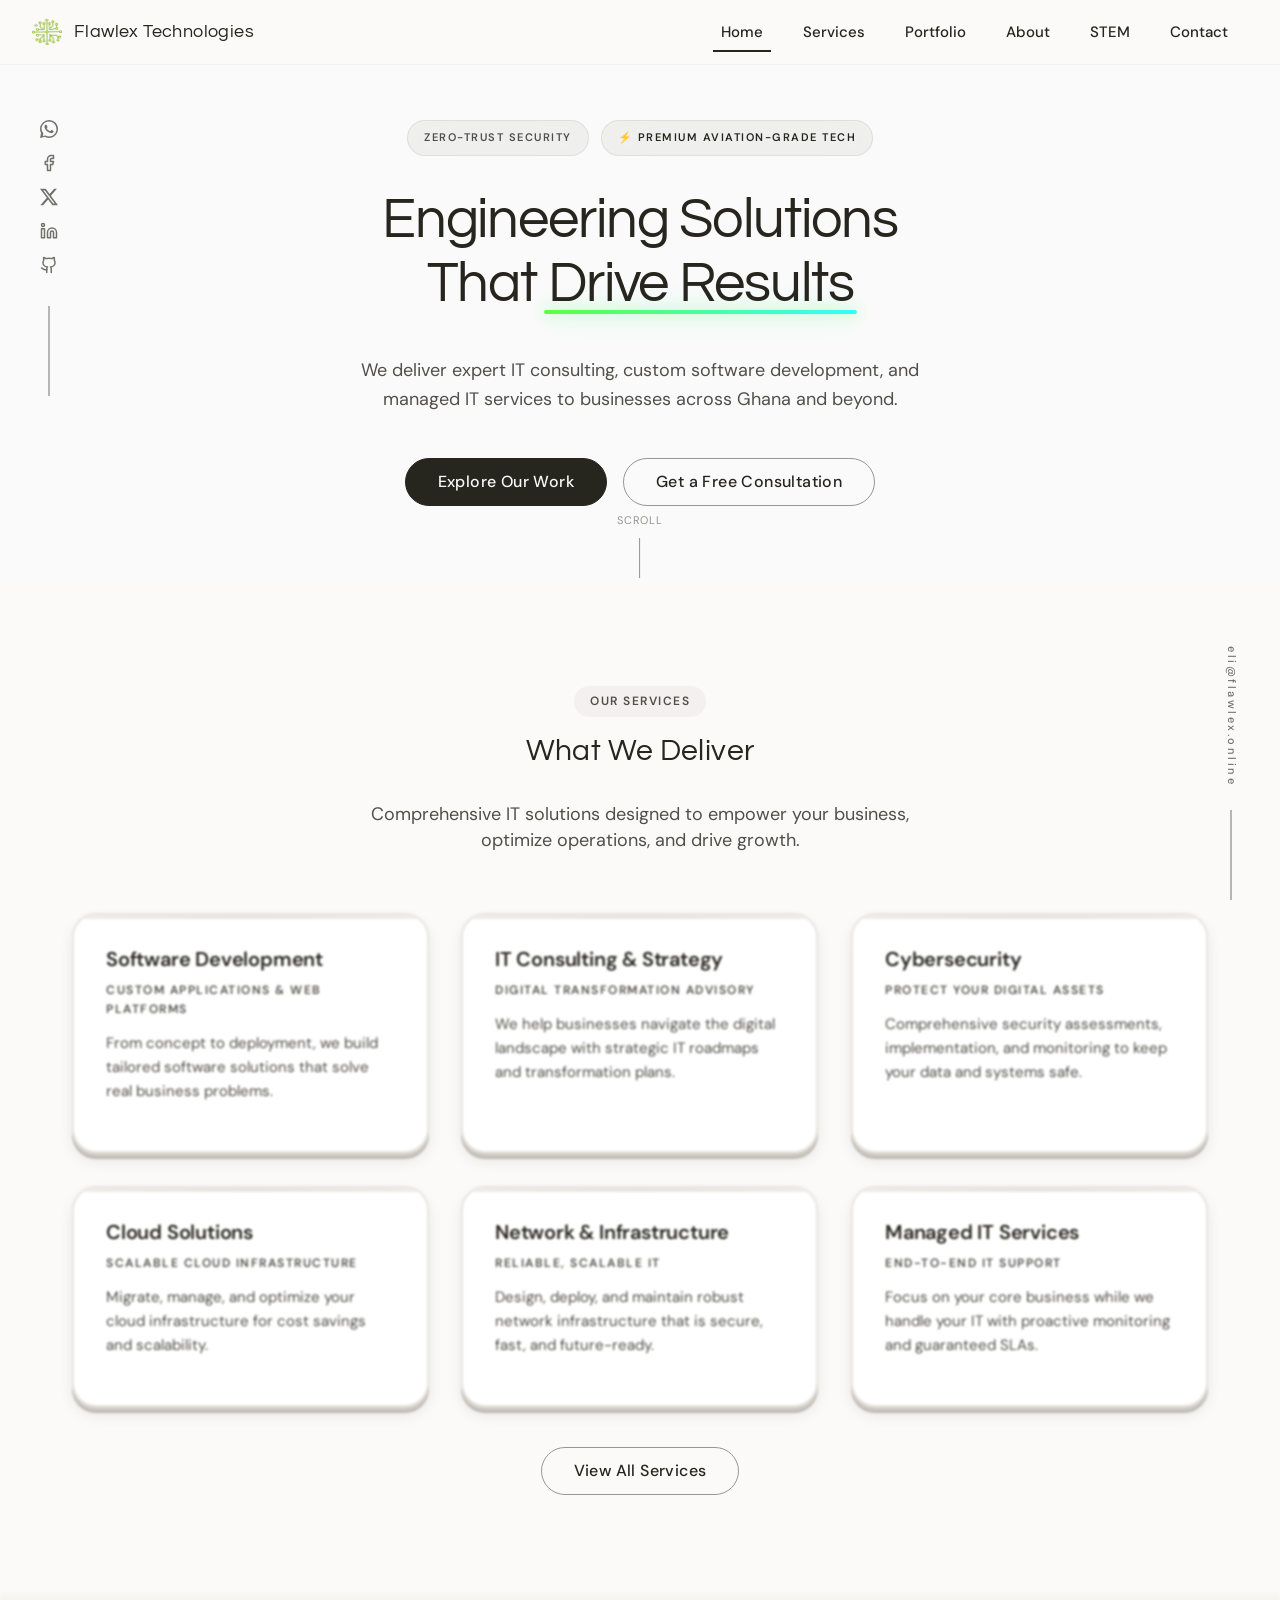
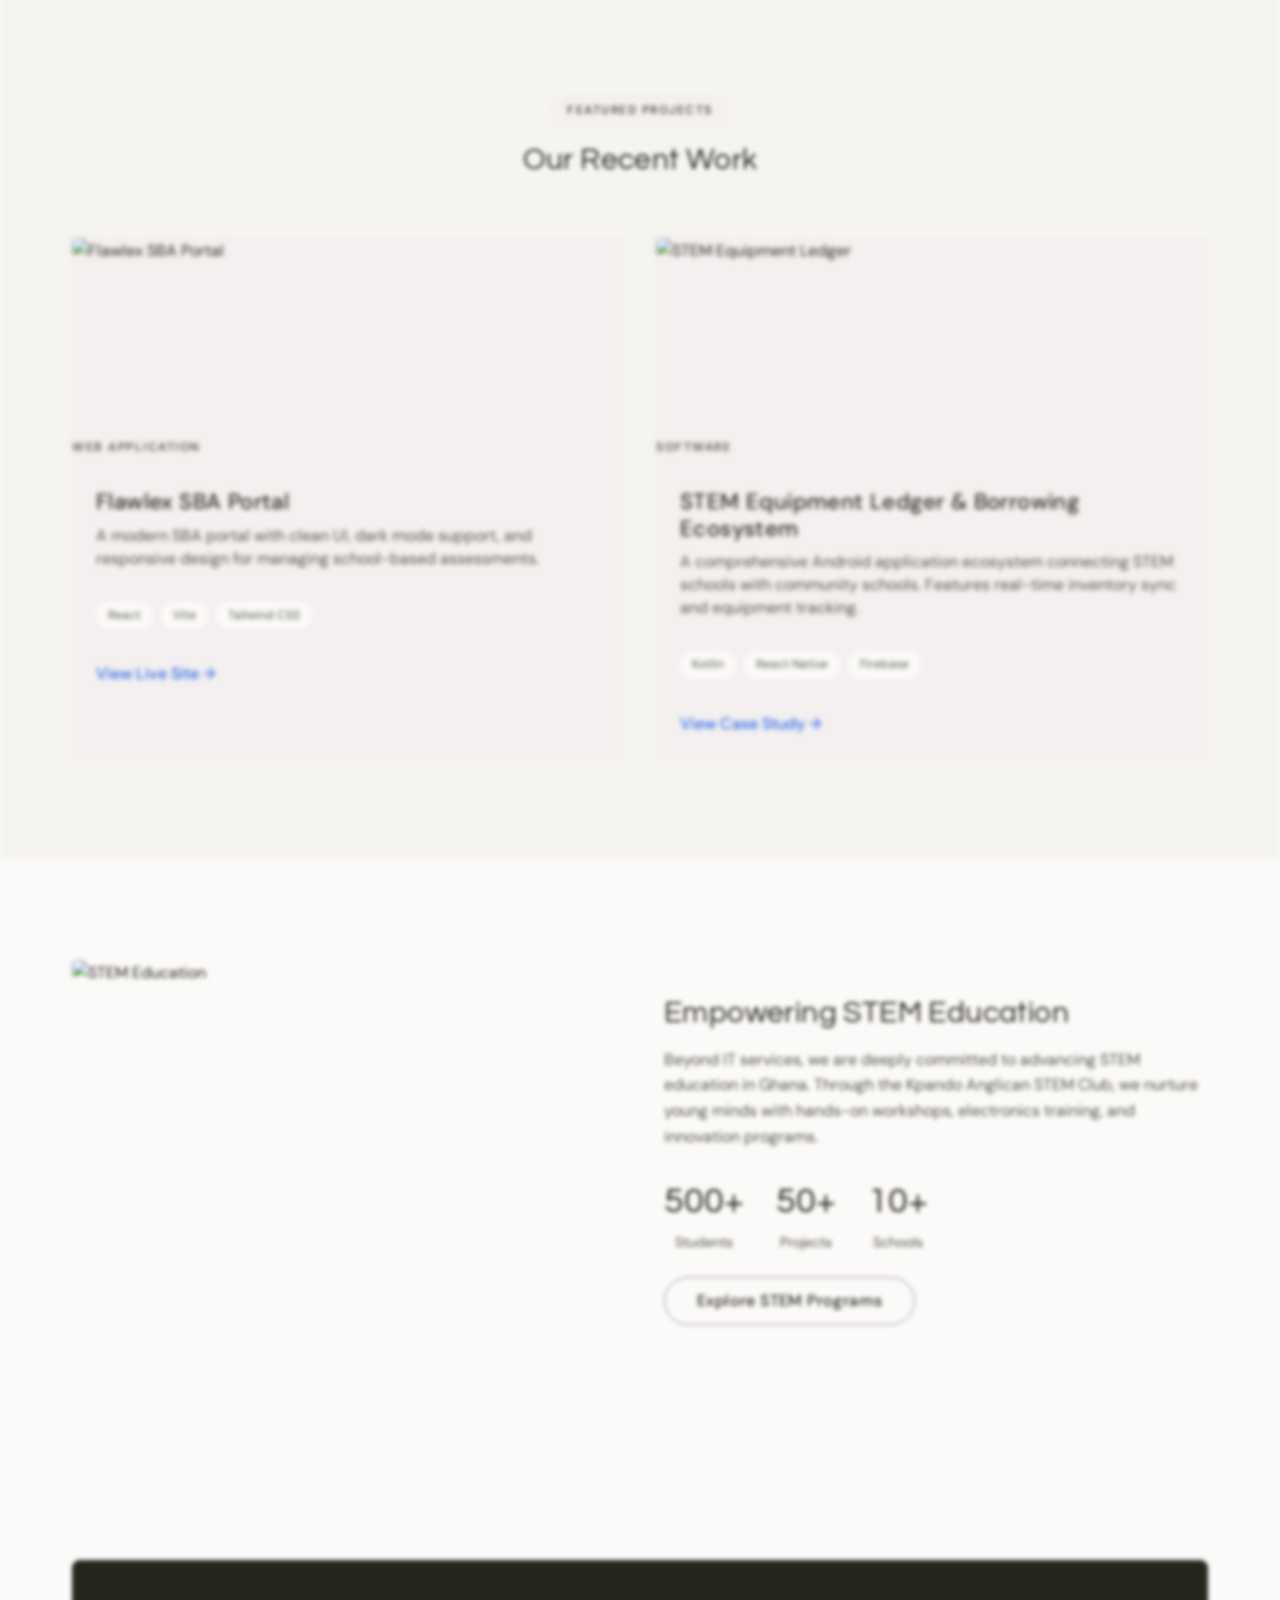
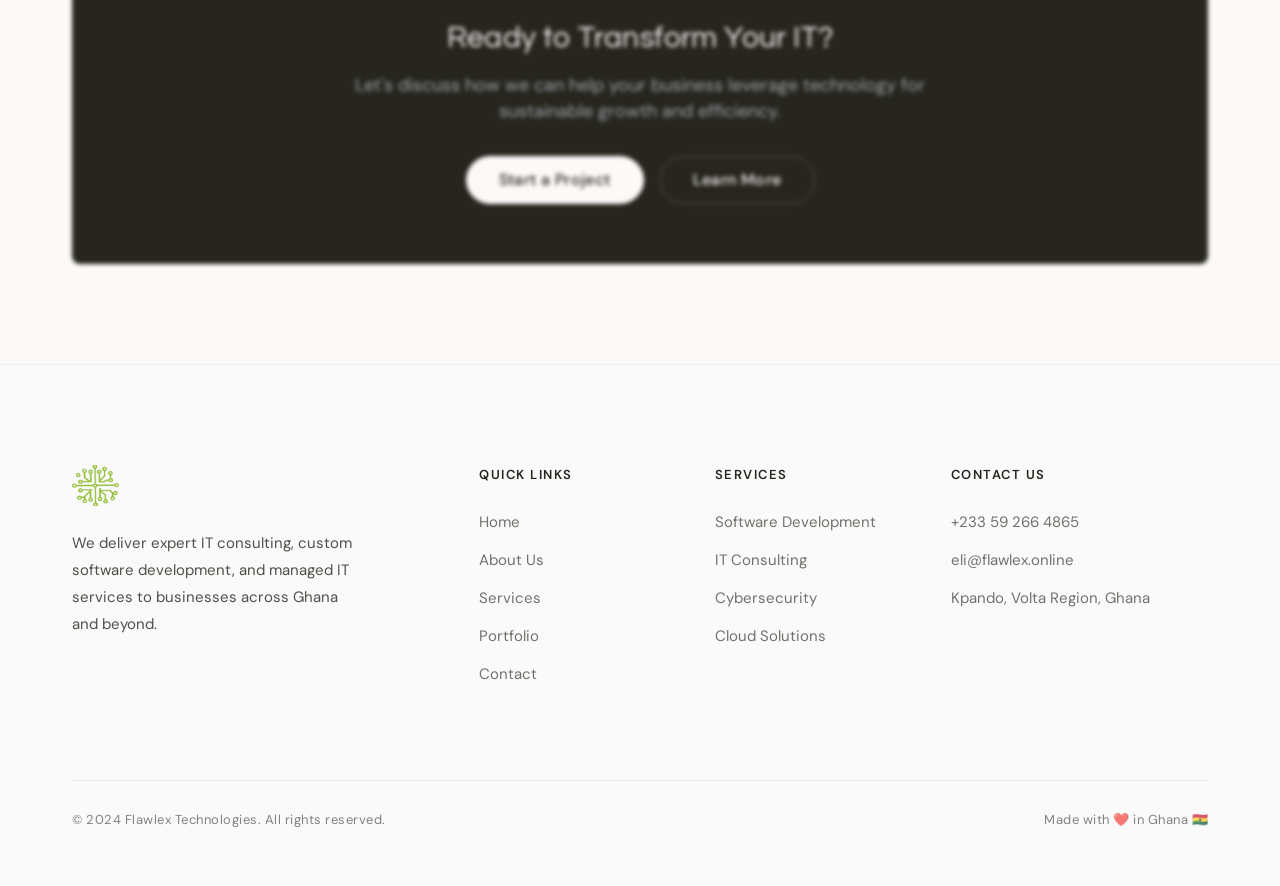
==== commit 71c2c89b: "Add both Google Site Verification tags to support multiple accounts" ====
--- a/index.html
+++ b/index.html
@@ -3,6 +3,7 @@
 <head>
     <meta charset="UTF-8">
     <meta name="viewport" content="width=device-width, initial-scale=1.0">
+    <meta name="google-site-verification" content="jtdWAkuqL3by7o6OqFRRmiv-RWDHBtuHHUNicoxBvC4" />
     <meta name="google-site-verification" content="6RxUyDcd4LT0KF4gUWX9o3D0FQezhZ7fZGOqZNV1WAk" />
 
     <title>Flawlex Technologies | IT Solutions & Web Development</title>
